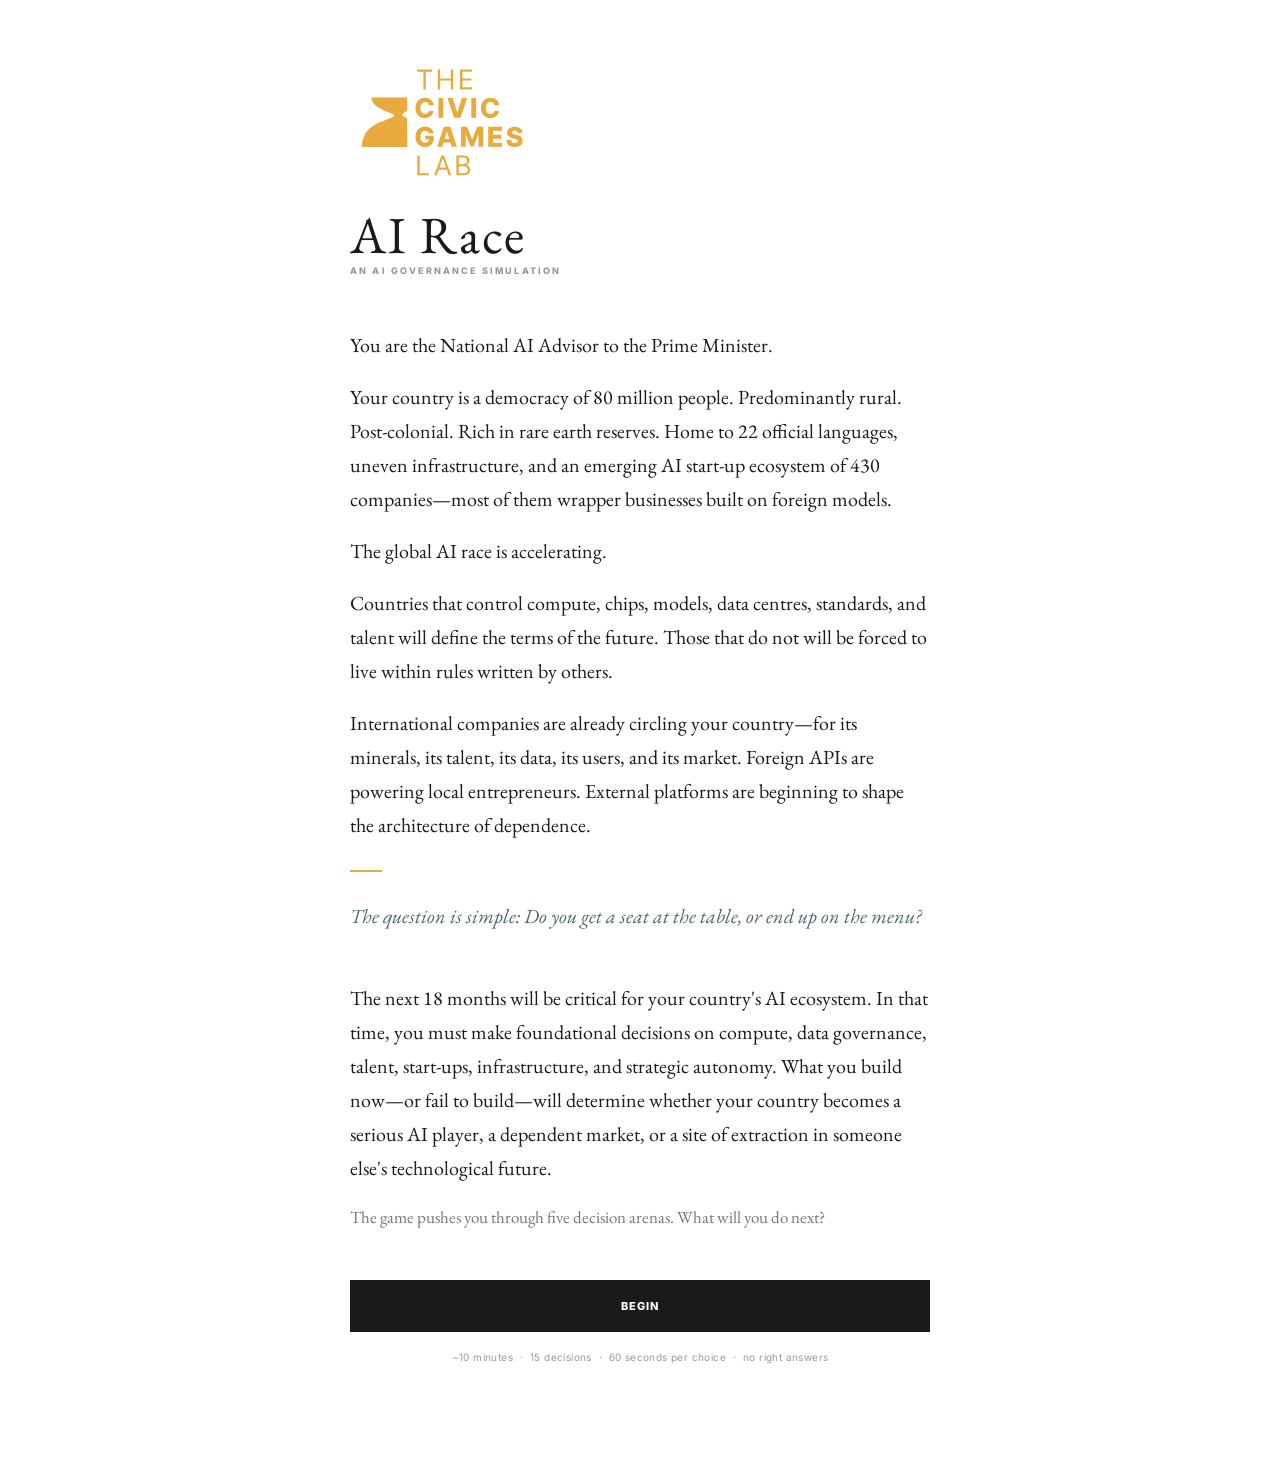
==== index.html @ 87c429e7 "Initial commit — AI Race game Co-Authored-By: Claude Sonnet 4.6 <noreply@anthropic.com>" ====
<!DOCTYPE html>
<html lang="en">
<head>
<meta charset="UTF-8">
<meta name="viewport" content="width=device-width, initial-scale=1.0">
<title>AI Race · The Civic Games Lab</title>
<link rel="preconnect" href="https://fonts.googleapis.com">
<link rel="preconnect" href="https://fonts.gstatic.com" crossorigin>
<link href="https://fonts.googleapis.com/css2?family=EB+Garamond:ital,wght@0,400;0,500;1,400&family=Inter:wght@300;400;500;600;800&display=swap" rel="stylesheet">
<link rel="stylesheet" href="css/styles.css">
</head>
<body>
<div id="app"></div>
<script src="js/app.js"></script>
</body>
</html>
---- css/styles.css ----
:root {
  --amber:      #E8AA3D;
  --teal:       #4D696D;
  --cream:      #EAE5D0;
  --rust:       #AF4F37;
  --ink:        #1A1A1A;
  --ink-mid:    #555;
  --ink-muted:  #777;
  --ink-faint:  #999;
  --bar-bg:     #c4c4c4;
  --border:     #d4d4d4;
  --white:      #ffffff;
}

*, *::before, *::after { box-sizing: border-box; margin: 0; padding: 0; }
html, body { min-height: 100%; background: var(--white); color: var(--ink); }
body { font-family: 'Inter', system-ui, -apple-system, sans-serif; -webkit-font-smoothing: antialiased; }

/* ── Layout ── */
.screen { min-height: 100vh; display: flex; flex-direction: column; align-items: center; padding: 64px 24px 96px; animation: fadeUp 0.3s ease; }
.inner  { width: 100%; max-width: 580px; }
@keyframes fadeUp { from { opacity: 0; transform: translateY(8px); } to { opacity: 1; transform: translateY(0); } }

/* ── Month tracker ── */
.month-tracker { display: flex; align-items: center; gap: 14px; padding: 14px 0; border-top: 1px solid var(--border); border-bottom: 1px solid var(--border); margin-bottom: 12px; }
.month-label   { font-size: 9px; font-weight: 800; letter-spacing: 0.2em; text-transform: uppercase; color: var(--ink-faint); white-space: nowrap; flex-shrink: 0; }
.bar-wrap      { flex: 1; height: 2px; background: var(--bar-bg); overflow: hidden; }
.bar-fill      { height: 100%; background: var(--ink); transition: width 0.5s ease; }
.bar-fill.amber  { background: var(--amber); }
.bar-fill.danger { background: var(--rust); }
.month-count   { font-size: 12px; font-weight: 500; color: var(--ink-muted); white-space: nowrap; flex-shrink: 0; font-variant-numeric: tabular-nums; }
.month-count.danger { color: var(--rust); }

/* ── Dimension bars ── */
.dim-bars      { padding: 12px 0 14px; border-bottom: 1px solid var(--border); margin-bottom: 32px; }
.dim-row       { display: flex; align-items: center; gap: 10px; margin-bottom: 7px; }
.dim-row:last-child { margin-bottom: 0; }
.dim-label     { font-size: 9px; font-weight: 800; letter-spacing: 0.14em; text-transform: uppercase; color: var(--ink-faint); width: 76px; flex-shrink: 0; }
.dim-bar-wrap  { flex: 1; height: 2px; background: var(--bar-bg); overflow: hidden; }
.dim-bar-fill  { height: 100%; background: var(--amber); transition: width 1s ease; }

/* ── Timer ── */
.timer-row     { display: flex; align-items: center; justify-content: space-between; margin-bottom: 8px; }
.timer-label   { font-size: 10px; color: var(--ink-faint); letter-spacing: 0.04em; }
.timer-secs    { font-size: 10px; font-weight: 800; color: var(--ink-faint); font-variant-numeric: tabular-nums; transition: color 0.3s; }
.timer-secs.urgent { color: var(--rust); }
.timer-bar-wrap { height: 2px; background: var(--bar-bg); margin-bottom: 32px; overflow: hidden; }
.timer-bar     { height: 100%; background: var(--amber); transition: width 1s linear; }
.timer-bar.urgent { background: var(--rust); }

/* ── Option cards ── */
.options       { display: flex; flex-direction: column; gap: 10px; margin-bottom: 28px; }
.option-card   { border: 1px solid var(--border); padding: 20px 22px; cursor: pointer; transition: border-color 0.12s, background 0.12s; }
.option-card:hover  { border-color: var(--amber); background: #FFFCF2; }
.option-card:active { background: #FFF6DB; }
.opt-letter    { font-size: 9px; font-weight: 800; letter-spacing: 0.22em; text-transform: uppercase; color: var(--amber); margin-bottom: 7px; }
.opt-title     { font-size: 15px; font-weight: 600; color: var(--ink); margin-bottom: 8px; line-height: 1.35; }
.opt-desc      { font-size: 13px; line-height: 1.6; color: var(--ink-mid); }

/* ── Progress dots ── */
.progress-dots { display: flex; gap: 5px; flex-wrap: wrap; margin-top: 24px; }
.dot           { width: 7px; height: 7px; border-radius: 50%; background: var(--border); transition: background 0.2s; }
.dot.current   { background: var(--amber); }
.dot.done-A    { background: var(--teal); }
.dot.done-B    { background: var(--ink-muted); }
.dot.done-C    { background: var(--ink-faint); }

/* ── Buttons ── */
.btn { display: inline-block; padding: 14px 28px; border: 1px solid var(--ink); background: var(--white); color: var(--ink); font-family: 'Inter', system-ui, sans-serif; font-size: 11px; font-weight: 800; letter-spacing: 0.1em; text-transform: uppercase; cursor: pointer; text-decoration: none; transition: background 0.14s, color 0.14s, border-color 0.14s; text-align: center; }
.btn:hover     { background: var(--amber); color: var(--ink); border-color: var(--amber); }
.btn-primary   { background: var(--ink); color: var(--white); }
.btn-primary:hover { background: var(--amber); color: var(--ink); border-color: var(--amber); }
.btn-full      { width: 100%; padding: 18px; display: block; }

/* ── Divider ── */
.divider       { width: 32px; height: 2px; background: var(--amber); margin: 28px 0; }

/* ── Text styles ── */
.situation-intro { font-family: 'EB Garamond', Garamond, Georgia, serif; font-size: 18px; font-style: italic; color: var(--teal); line-height: 1.65; margin-bottom: 20px; }
.situation       { font-family: 'EB Garamond', Garamond, Georgia, serif; font-size: 20px; line-height: 1.7; color: var(--ink); margin-bottom: 28px; }

/* ── Intro ── */
.game-title   { font-family: 'EB Garamond', Garamond, Georgia, serif; font-size: 52px; font-weight: 400; letter-spacing: 0.04em; color: var(--ink); line-height: 1; margin-top: 28px; margin-bottom: 4px; }
.game-sub     { font-size: 9px; font-weight: 800; letter-spacing: 0.24em; text-transform: uppercase; color: var(--ink-faint); margin-bottom: 52px; }
.intro-body   { font-family: 'EB Garamond', Garamond, Georgia, serif; font-size: 20px; line-height: 1.7; color: var(--ink); margin-bottom: 18px; }
.intro-italic { font-family: 'EB Garamond', Garamond, Georgia, serif; font-size: 20px; font-style: italic; color: var(--teal); line-height: 1.65; margin-bottom: 48px; }
.intro-note   { font-size: 10px; color: var(--ink-faint); margin-top: 16px; text-align: center; line-height: 1.8; letter-spacing: 0.04em; }

/* ── Labels ── */
.label-amber  { font-size: 9px; font-weight: 800; letter-spacing: 0.22em; text-transform: uppercase; color: var(--amber); }
.label-teal   { font-size: 9px; font-weight: 800; letter-spacing: 0.2em; text-transform: uppercase; color: var(--teal); }
.label-muted  { font-size: 9px; font-weight: 800; letter-spacing: 0.16em; text-transform: uppercase; color: var(--ink-faint); }
.dec-counter  { font-size: 9px; font-weight: 500; letter-spacing: 0.18em; text-transform: uppercase; color: var(--border); margin-bottom: 4px; }

/* ── Consequence ── */
.choice-badge      { font-size: 9px; font-weight: 800; letter-spacing: 0.2em; text-transform: uppercase; color: var(--amber); margin-bottom: 6px; }
.choice-title      { font-size: 20px; font-weight: 600; color: var(--ink); margin-bottom: 26px; line-height: 1.3; }
.consequence-text  { font-family: 'EB Garamond', Garamond, Georgia, serif; font-size: 21px; line-height: 1.75; color: var(--ink); margin-bottom: 20px; }
.score-delta       { font-size: 11px; color: var(--ink-faint); margin-bottom: 18px; line-height: 1.9; }
.months-note       { font-size: 12px; color: var(--ink-faint); font-style: italic; margin-bottom: 32px; line-height: 1.5; }
.months-note .danger { color: var(--rust); font-style: normal; font-weight: 600; }
.random-notice     { font-size: 10px; color: var(--rust); letter-spacing: 0.1em; margin-bottom: 12px; font-weight: 800; }

/* ── Event (what-if) card ── */
.event-wrap    { border-top: 3px solid var(--amber); padding-top: 32px; }
.event-from    { font-size: 9px; font-weight: 800; letter-spacing: 0.26em; text-transform: uppercase; color: var(--amber); margin-bottom: 16px; }
.event-headline { font-family: 'EB Garamond', Garamond, Georgia, serif; font-size: 34px; font-weight: 500; line-height: 1.2; color: var(--ink); margin-bottom: 24px; }
.event-body    { font-family: 'EB Garamond', Garamond, Georgia, serif; font-size: 20px; line-height: 1.75; color: var(--ink-mid); margin-bottom: 24px; }
.event-subtext { font-family: 'EB Garamond', Garamond, Georgia, serif; font-size: 17px; font-style: italic; color: var(--teal); margin-bottom: 28px; }
.event-impact  { font-size: 10px; font-weight: 800; letter-spacing: 0.1em; color: var(--rust); padding: 12px 0; border-top: 1px solid var(--border); border-bottom: 1px solid var(--border); margin-bottom: 36px; }

/* ── Summit ── */
.summit-eyebrow { font-size: 9px; font-weight: 800; letter-spacing: 0.24em; text-transform: uppercase; color: var(--amber); margin-bottom: 8px; }
.summit-stat    { font-size: 11px; color: var(--ink-faint); font-style: italic; margin-bottom: 36px; }
.summit-title   { font-family: 'EB Garamond', Garamond, Georgia, serif; font-size: 36px; line-height: 1.25; color: var(--ink); margin-bottom: 28px; }
.summit-body    { font-family: 'EB Garamond', Garamond, Georgia, serif; font-size: 20px; line-height: 1.75; color: var(--ink-mid); margin-bottom: 22px; }
.score-bar-section { margin-top: 32px; padding-top: 24px; border-top: 1px solid var(--border); }
.score-bar-row  { margin-bottom: 12px; }
.score-bar-header { display: flex; justify-content: space-between; margin-bottom: 5px; }
.score-bar-label { font-size: 9px; font-weight: 800; letter-spacing: 0.16em; text-transform: uppercase; color: var(--ink-muted); }
.score-bar-pct  { font-size: 9px; color: var(--ink-faint); font-variant-numeric: tabular-nums; }

/* ── Political ── */
.political-name { font-family: 'EB Garamond', Garamond, Georgia, serif; font-size: 36px; color: var(--ink); margin-bottom: 8px; line-height: 1.2; }
.political-sub  { font-family: 'EB Garamond', Garamond, Georgia, serif; font-size: 20px; font-style: italic; color: var(--teal); margin-bottom: 28px; }
.political-body { font-family: 'EB Garamond', Garamond, Georgia, serif; font-size: 19px; line-height: 1.72; color: var(--ink-mid); margin-bottom: 32px; }
.choice-counts  { display: flex; gap: 28px; margin-bottom: 44px; font-size: 12px; color: var(--ink-faint); }
.choice-counts span { font-weight: 800; }
.count-A span   { color: var(--teal); }
.count-B span   { color: var(--ink-muted); }
.count-C span   { color: var(--ink-faint); }

/* ── Share ── */
.share-text-box { font-family: 'Inter', system-ui, sans-serif; font-size: 13px; line-height: 1.65; color: var(--ink-mid); background: #FAFAF8; border: 1px solid var(--border); padding: 24px; margin-bottom: 22px; white-space: pre-wrap; word-wrap: break-word; }
.share-actions  { display: flex; gap: 10px; flex-wrap: wrap; margin-bottom: 48px; }

/* ── Footer credits ── */
.footer-credits { padding-top: 32px; border-top: 1px solid var(--border); }
.giz-note       { font-family: 'EB Garamond', Garamond, Georgia, serif; font-size: 16px; font-style: italic; color: var(--ink-mid); line-height: 1.65; margin-bottom: 16px; }
.copyright-line { font-size: 10px; letter-spacing: 0.08em; color: var(--ink-faint); line-height: 1.9; }
.copyright-line a { color: var(--teal); text-decoration: none; }
.copyright-line a:hover { color: var(--amber); }

/* ── Logo SVG ── */
.logo-wrap { display: block; margin-bottom: 0; }
.logo-wrap svg { display: block; }
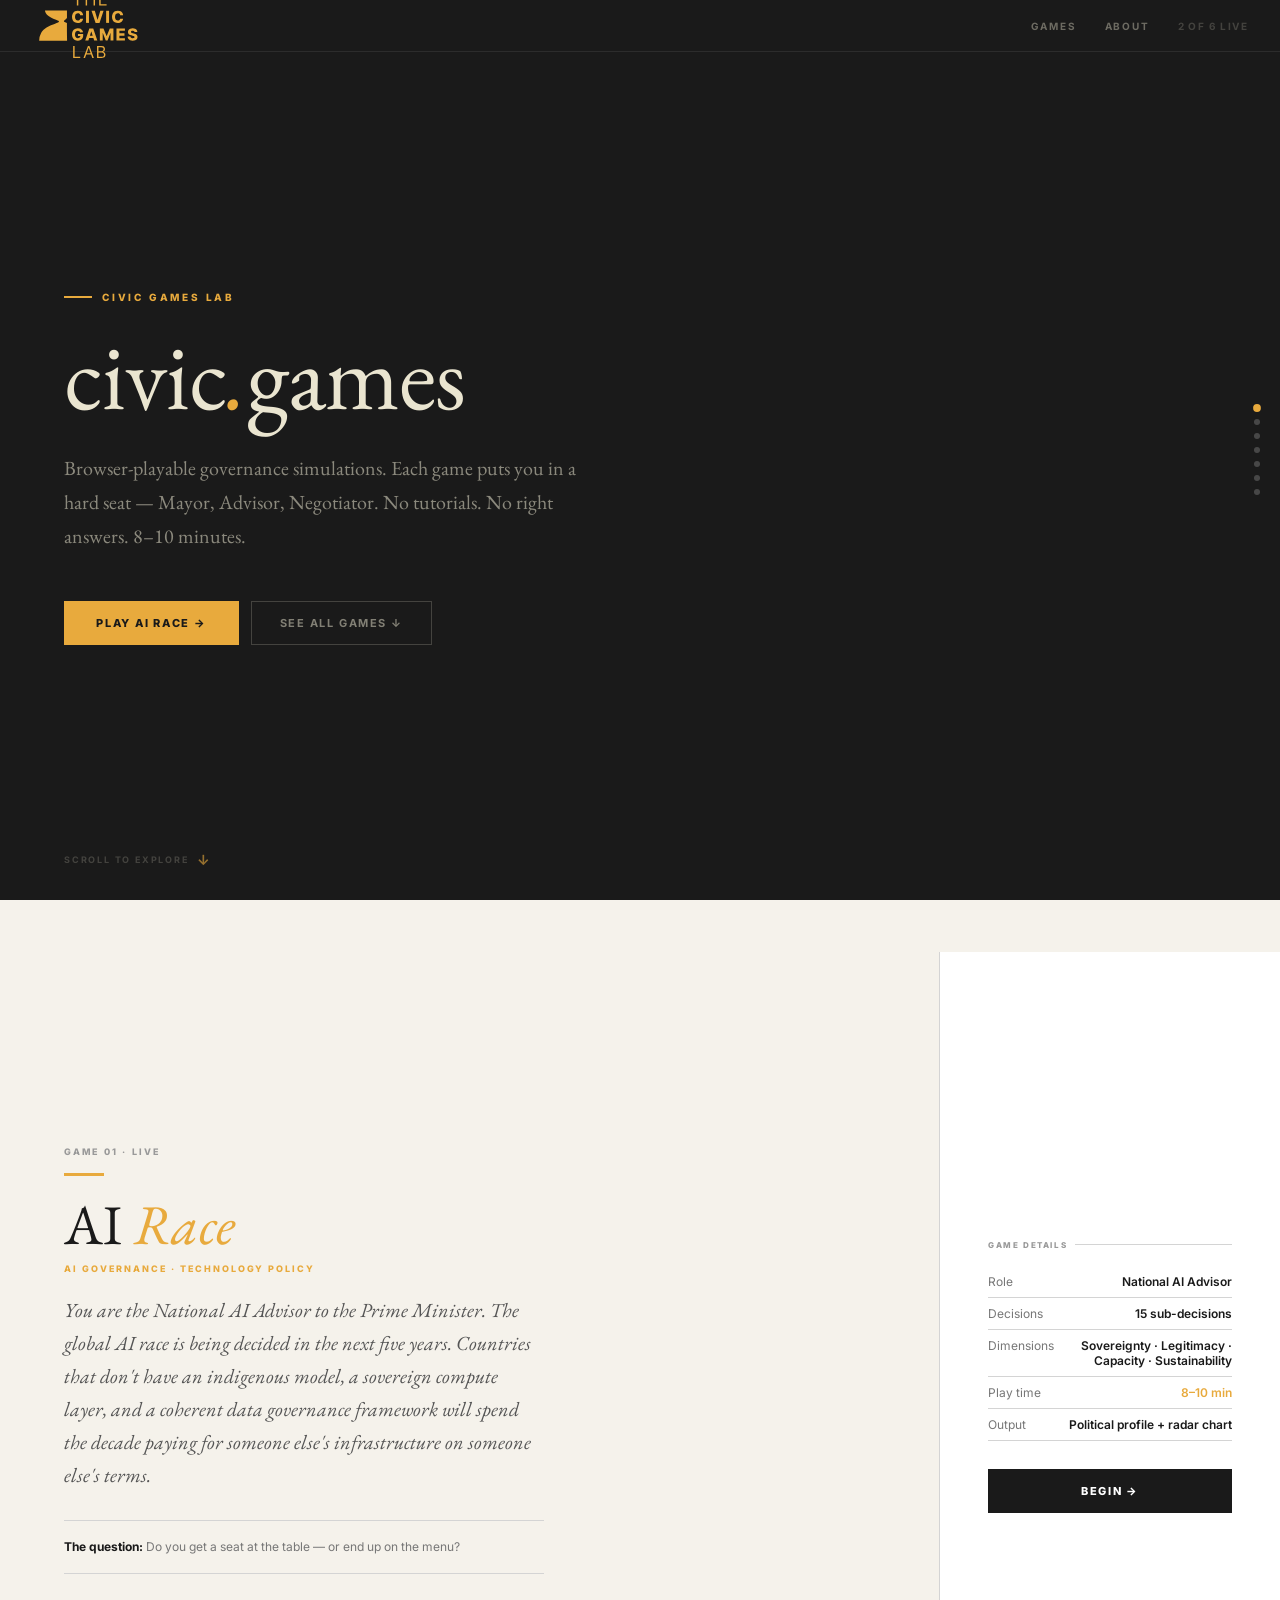
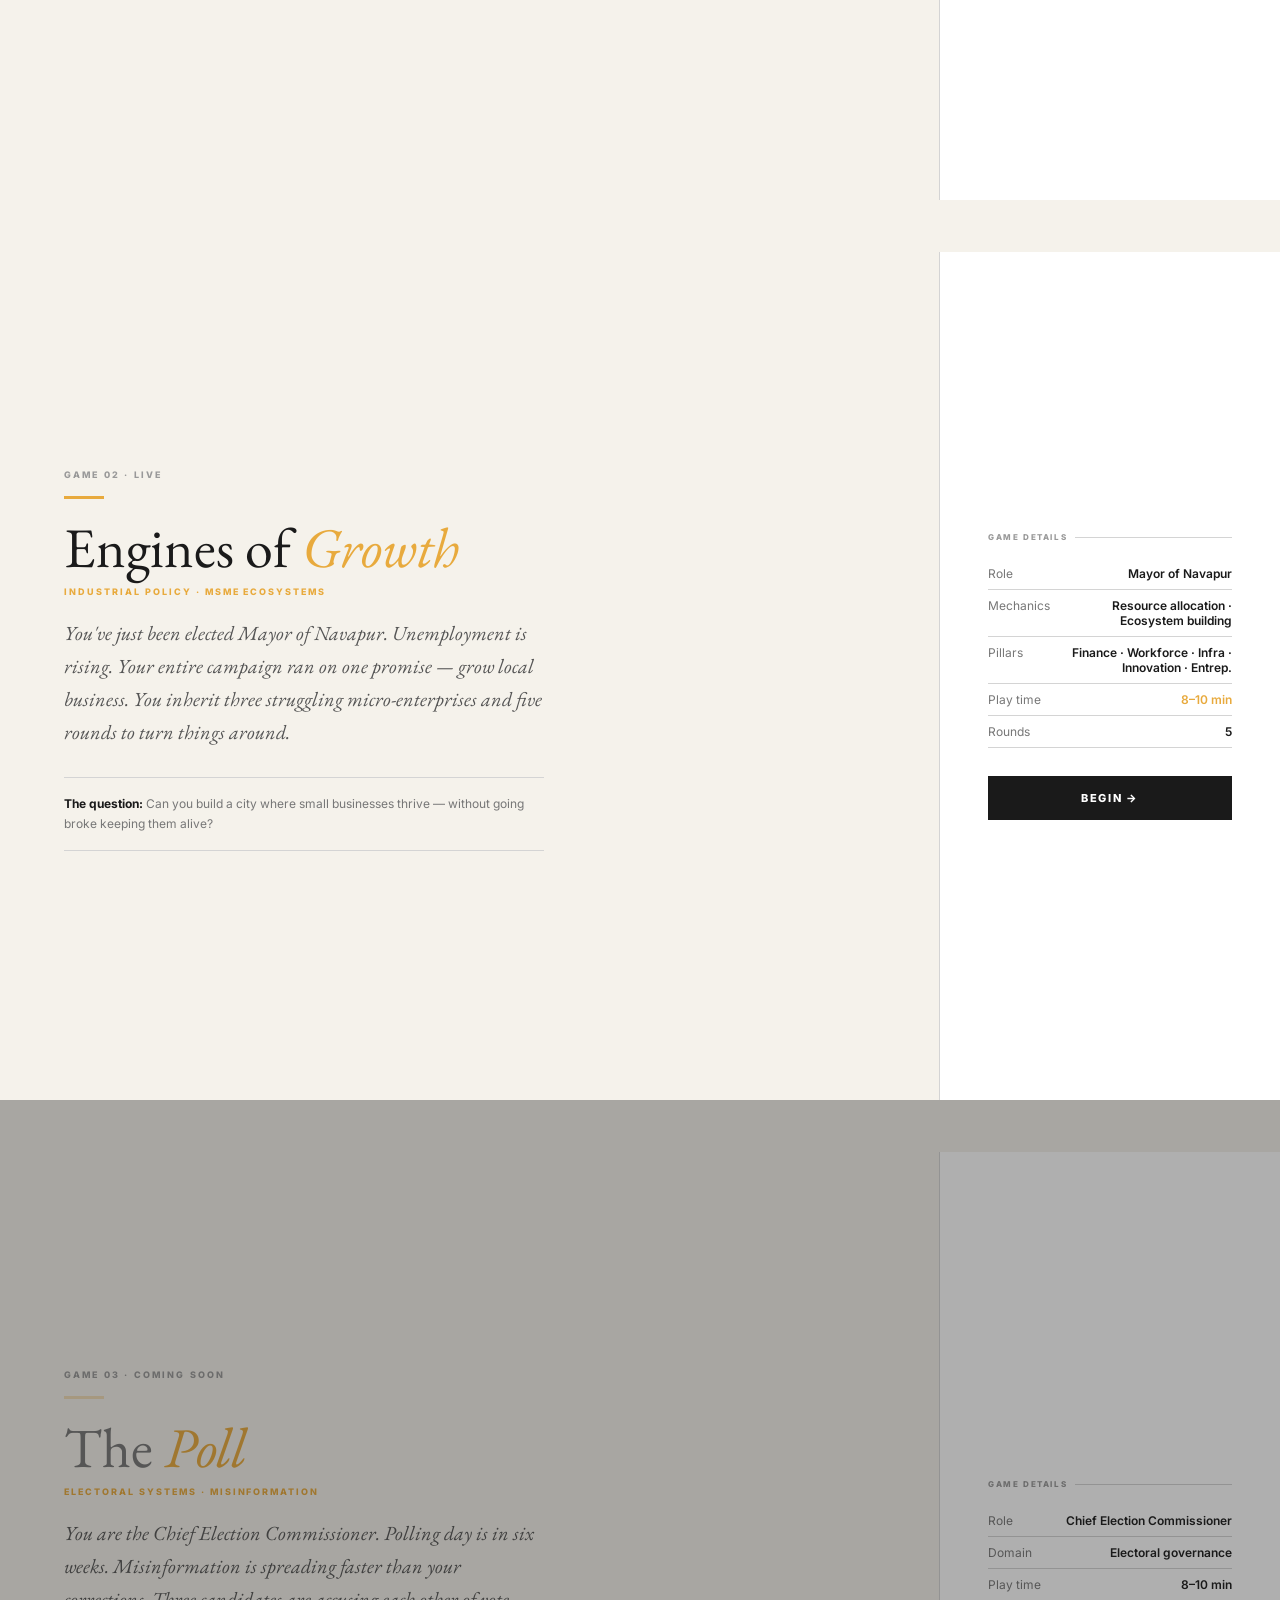
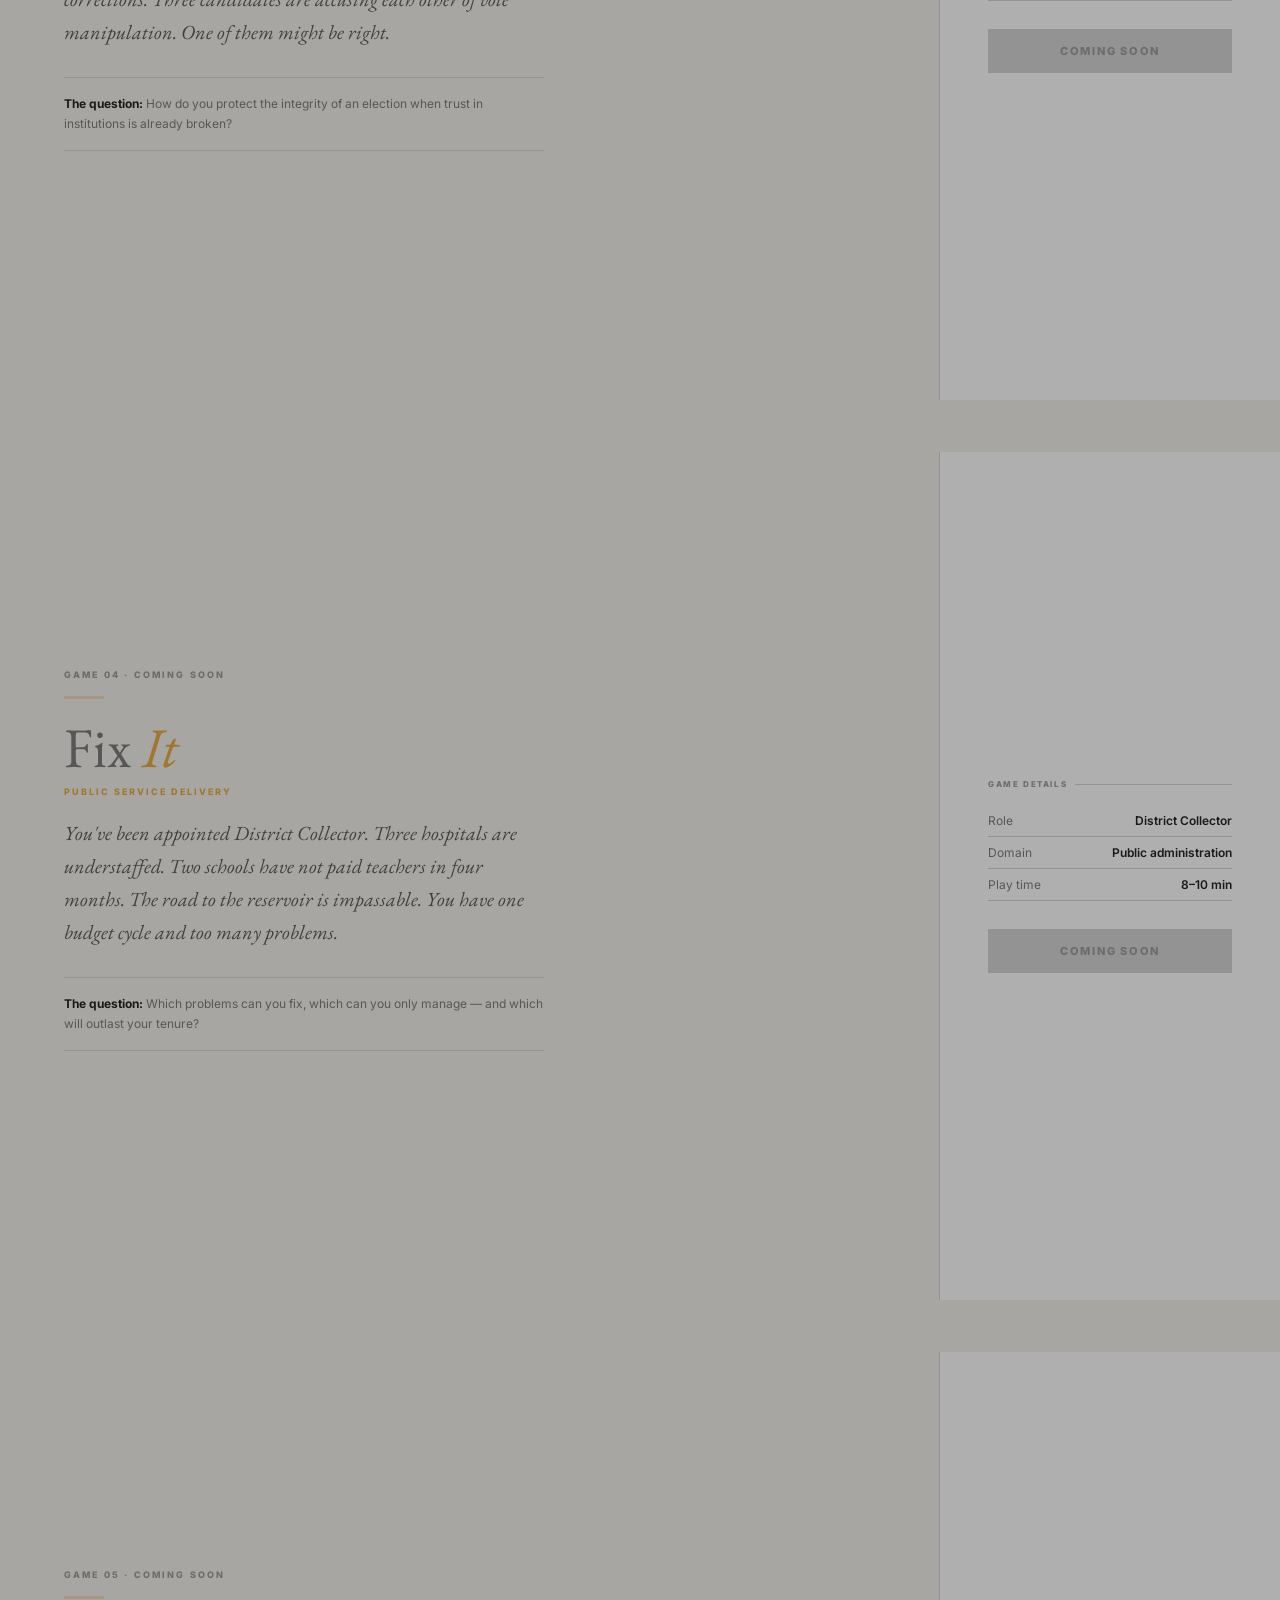
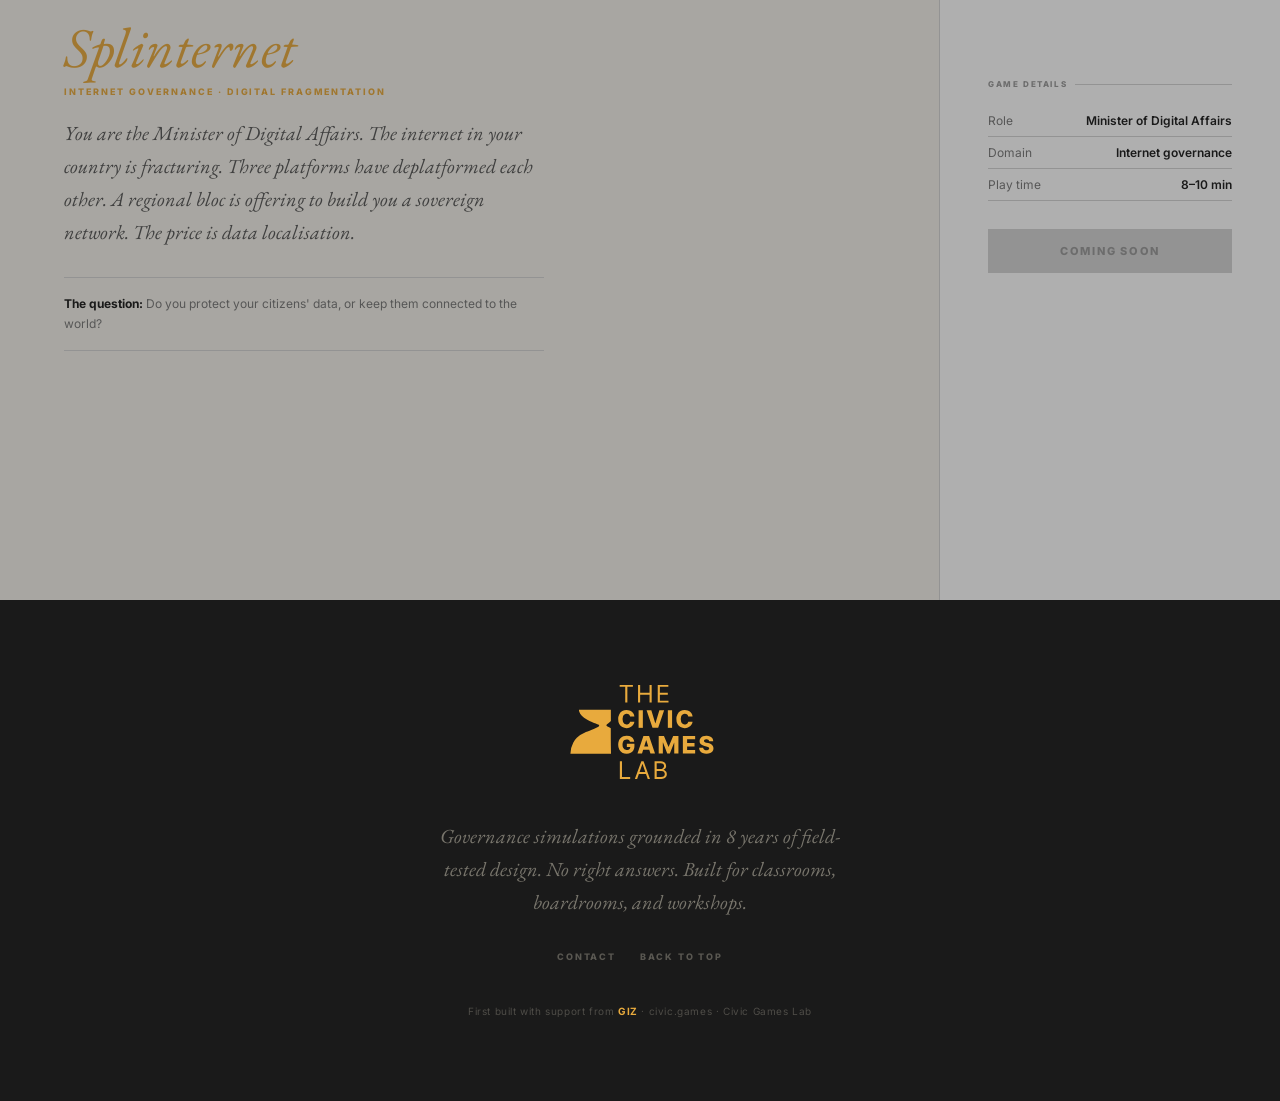
==== commit b97bd236: "Restructure into multi-game repo with landing page - Rename AI Race/ → ai-race/, Engines of Growth/ " ====
--- a/index.html
+++ b/index.html
@@ -1,16 +1,539 @@
 <!DOCTYPE html>
 <html lang="en">
 <head>
-<meta charset="UTF-8">
-<meta name="viewport" content="width=device-width, initial-scale=1.0">
-<title>AI Race · The Civic Games Lab</title>
-<link rel="preconnect" href="https://fonts.googleapis.com">
-<link rel="preconnect" href="https://fonts.gstatic.com" crossorigin>
-<link href="https://fonts.googleapis.com/css2?family=EB+Garamond:ital,wght@0,400;0,500;1,400&family=Inter:wght@300;400;500;600;800&display=swap" rel="stylesheet">
-<link rel="stylesheet" href="css/styles.css">
+  <meta charset="UTF-8">
+  <meta name="viewport" content="width=device-width, initial-scale=1.0">
+  <title>civic.games — Civic Games Lab</title>
+  <meta name="description" content="Browser-playable governance simulations. Each game is a hard decision. No right answers.">
+  <link rel="preconnect" href="https://fonts.googleapis.com">
+  <link rel="preconnect" href="https://fonts.gstatic.com" crossorigin>
+  <link href="https://fonts.googleapis.com/css2?family=EB+Garamond:ital,wght@0,400;0,500;0,600;1,400;1,500;1,600&family=Inter:wght@300;400;500;600;700;800&display=swap" rel="stylesheet">
+  <style>
+/* ── Reset & tokens ─────────────────────────────────────── */
+:root {
+  --amber:     #E8AA3D;
+  --teal:      #4D696D;
+  --cream:     #EAE5D0;
+  --rust:      #AF4F37;
+  --ink:       #1A1A1A;
+  --ink-mid:   #555;
+  --ink-muted: #777;
+  --ink-faint: #999;
+  --border:    #d4d4d4;
+  --white:     #ffffff;
+  --bg:        #F5F2EB;
+}
+*, *::before, *::after { box-sizing: border-box; margin: 0; padding: 0; }
+html { scroll-snap-type: y mandatory; overflow-y: scroll; scroll-behavior: smooth; }
+body { font-family: 'Inter', system-ui, sans-serif; -webkit-font-smoothing: antialiased; background: var(--ink); }
+
+/* ── NAV ─────────────────────────────────────────────────── */
+nav {
+  position: fixed; top: 0; left: 0; right: 0; z-index: 100;
+  background: var(--ink);
+  border-bottom: 1px solid rgba(255,255,255,.08);
+  padding: 0 32px;
+  height: 52px;
+  display: flex; align-items: center; justify-content: space-between;
+}
+.nav-logo { display: flex; align-items: center; }
+.nav-logo svg { display: block; }
+.nav-right {
+  display: flex; align-items: center; gap: 28px;
+}
+.nav-link {
+  font-size: 10px; font-weight: 700; letter-spacing: .18em;
+  text-transform: uppercase; color: rgba(234,229,208,.4);
+  text-decoration: none; transition: color .15s;
+}
+.nav-link:hover { color: var(--amber); }
+.nav-game-count {
+  font-size: 10px; font-weight: 700; letter-spacing: .14em;
+  text-transform: uppercase; color: rgba(234,229,208,.2);
+}
+
+/* ── SCROLL SECTIONS ──────────────────────────────────────── */
+section {
+  scroll-snap-align: start;
+  min-height: 100vh;
+  display: flex;
+  align-items: stretch;
+  position: relative;
+}
+
+/* ── HERO (first section) ─────────────────────────────────── */
+.hero-section {
+  background: var(--ink);
+  flex-direction: column;
+  justify-content: center;
+  padding: 52px 0 0; /* account for nav */
+}
+.hero-inner {
+  flex: 1;
+  display: flex;
+  flex-direction: column;
+  justify-content: center;
+  align-items: flex-start;
+  padding: 64px 64px 80px;
+  max-width: 960px;
+}
+.hero-eyebrow {
+  font-size: 10px; font-weight: 800; letter-spacing: .28em;
+  text-transform: uppercase; color: var(--amber); margin-bottom: 24px;
+  display: flex; align-items: center; gap: 10px;
+}
+.hero-eyebrow::before {
+  content: ''; width: 28px; height: 2px; background: var(--amber);
+}
+.hero-title {
+  font-family: 'EB Garamond', serif;
+  font-size: clamp(52px, 8vw, 96px);
+  font-weight: 400; line-height: 1.0;
+  color: var(--cream); letter-spacing: -.01em;
+  margin-bottom: 28px;
+}
+.hero-title em { color: var(--amber); font-style: italic; }
+.hero-body {
+  font-family: 'EB Garamond', serif;
+  font-size: clamp(16px, 2vw, 20px); line-height: 1.7;
+  color: rgba(234,229,208,.55);
+  max-width: 520px; margin-bottom: 48px;
+}
+.hero-cta {
+  display: flex; gap: 12px; flex-wrap: wrap; align-items: center;
+}
+.btn-hero {
+  background: var(--amber); color: var(--ink);
+  border: none; padding: 15px 32px;
+  font-family: 'Inter', sans-serif; font-size: 11px; font-weight: 800;
+  letter-spacing: .16em; text-transform: uppercase; cursor: pointer;
+  text-decoration: none; display: inline-block;
+  transition: background .14s;
+}
+.btn-hero:hover { background: #F0BA50; }
+.btn-ghost {
+  background: transparent; color: rgba(234,229,208,.5);
+  border: 1px solid rgba(234,229,208,.2);
+  padding: 14px 28px;
+  font-family: 'Inter', sans-serif; font-size: 11px; font-weight: 700;
+  letter-spacing: .14em; text-transform: uppercase; cursor: pointer;
+  text-decoration: none; display: inline-block;
+  transition: color .14s, border-color .14s;
+}
+.btn-ghost:hover { color: var(--cream); border-color: rgba(234,229,208,.5); }
+.hero-scroll-hint {
+  position: absolute; bottom: 32px; left: 64px;
+  font-size: 9px; font-weight: 700; letter-spacing: .2em;
+  text-transform: uppercase; color: rgba(234,229,208,.2);
+  display: flex; align-items: center; gap: 8px;
+}
+.hero-scroll-hint::after {
+  content: '↓'; font-size: 14px; color: var(--amber); opacity: .6;
+  animation: bounce .9s ease infinite alternate;
+}
+@keyframes bounce { to { transform: translateY(4px); } }
+
+/* ── GAME SECTIONS ────────────────────────────────────────── */
+.game-section {
+  background: var(--bg);
+  padding-top: 52px; /* nav offset */
+}
+
+/* Desktop: two columns */
+@media (min-width: 900px) {
+  .game-section { flex-direction: row; }
+  .game-left {
+    flex: 1;
+    display: flex; flex-direction: column; justify-content: center;
+    padding: 80px 64px;
+    border-right: 1px solid var(--border);
+  }
+  .game-right {
+    width: 340px; flex-shrink: 0;
+    display: flex; flex-direction: column; justify-content: center;
+    padding: 80px 48px;
+    background: var(--white);
+  }
+}
+/* Mobile: stacked */
+@media (max-width: 899px) {
+  .game-section { flex-direction: column; }
+  .game-left  { padding: 48px 24px 32px; }
+  .game-right { padding: 32px 24px 48px; background: var(--white); border-top: 1px solid var(--border); }
+}
+
+.game-num {
+  font-size: 9px; font-weight: 800; letter-spacing: .24em;
+  text-transform: uppercase; color: var(--ink-faint);
+  margin-bottom: 16px;
+}
+.game-title {
+  font-family: 'EB Garamond', serif;
+  font-size: clamp(36px, 5vw, 56px);
+  font-weight: 400; line-height: 1.05;
+  color: var(--ink); margin-bottom: 8px;
+}
+.game-title em { font-style: italic; color: var(--amber); }
+.game-domain {
+  font-size: 9px; font-weight: 800; letter-spacing: .22em;
+  text-transform: uppercase; color: var(--amber); margin-bottom: 20px;
+}
+.game-hook {
+  font-family: 'EB Garamond', serif; font-style: italic;
+  font-size: clamp(16px, 1.8vw, 20px); line-height: 1.65;
+  color: var(--ink-mid); margin-bottom: 28px; max-width: 480px;
+}
+.game-stakes {
+  font-size: 12px; line-height: 1.7; color: var(--ink-muted);
+  padding: 16px 0; border-top: 1px solid var(--border);
+  border-bottom: 1px solid var(--border); margin-bottom: 32px;
+  max-width: 480px;
+}
+.game-stakes strong { color: var(--ink); font-weight: 700; }
+
+/* right panel */
+.game-meta-label {
+  font-size: 8px; font-weight: 800; letter-spacing: .2em;
+  text-transform: uppercase; color: var(--ink-faint);
+  margin-bottom: 16px;
+  display: flex; align-items: center; gap: 8px;
+}
+.game-meta-label::after { content: ''; flex: 1; height: 1px; background: var(--border); }
+
+.game-meta-row {
+  display: flex; justify-content: space-between;
+  padding: 8px 0; border-bottom: 1px solid var(--border);
+  font-size: 12px;
+}
+.game-meta-row:last-of-type { border-bottom: none; }
+.gm-key   { color: var(--ink-muted); }
+.gm-val   { color: var(--ink); font-weight: 600; text-align: right; }
+.gm-val.amber { color: var(--amber); }
+
+.game-cta { margin-top: 28px; }
+.btn-begin {
+  width: 100%; background: var(--ink); color: var(--white);
+  border: none; padding: 15px; font-family: 'Inter', sans-serif;
+  font-size: 11px; font-weight: 800; letter-spacing: .16em;
+  text-transform: uppercase; cursor: pointer; text-decoration: none;
+  display: block; text-align: center; transition: background .14s;
+}
+.btn-begin:hover { background: var(--amber); color: var(--ink); }
+
+/* Coming soon variant */
+.game-section.coming-soon { opacity: .65; }
+.game-section.coming-soon .game-title { color: var(--ink-muted); }
+.btn-coming-soon {
+  width: 100%; background: var(--border); color: var(--ink-faint);
+  border: none; padding: 15px; font-family: 'Inter', sans-serif;
+  font-size: 11px; font-weight: 800; letter-spacing: .16em;
+  text-transform: uppercase; cursor: not-allowed; display: block; text-align: center;
+}
+
+/* ── FOOTER SECTION ───────────────────────────────────────── */
+.footer-section {
+  background: var(--ink);
+  scroll-snap-align: start;
+  flex-direction: column;
+  justify-content: center;
+  align-items: center;
+  padding: 80px 32px;
+  text-align: center;
+  min-height: 50vh;
+}
+.footer-logo { margin-bottom: 32px; }
+.footer-tagline {
+  font-family: 'EB Garamond', serif; font-style: italic;
+  font-size: 20px; color: rgba(234,229,208,.45);
+  max-width: 440px; line-height: 1.65; margin-bottom: 32px;
+}
+.footer-links { display: flex; gap: 24px; justify-content: center; flex-wrap: wrap; margin-bottom: 40px; }
+.footer-link {
+  font-size: 9px; font-weight: 800; letter-spacing: .2em;
+  text-transform: uppercase; color: rgba(234,229,208,.3);
+  text-decoration: none; transition: color .14s;
+}
+.footer-link:hover { color: var(--amber); }
+.footer-giz {
+  font-size: 10px; color: rgba(234,229,208,.25);
+  letter-spacing: .06em; line-height: 1.9;
+}
+.footer-giz strong { color: var(--amber); }
+
+/* ── SCROLL INDICATOR DOTS ────────────────────────────────── */
+.scroll-dots {
+  position: fixed; right: 20px; top: 50%; transform: translateY(-50%);
+  display: flex; flex-direction: column; gap: 8px; z-index: 50;
+}
+.sdot {
+  width: 6px; height: 6px; border-radius: 50%;
+  background: rgba(255,255,255,.2); cursor: pointer;
+  transition: background .2s, transform .2s;
+}
+.sdot.active { background: var(--amber); transform: scale(1.3); }
+@media (max-width: 899px) { .scroll-dots { display: none; } }
+
+/* ── DIVIDER AMBER ────────────────────────────────────────── */
+.amber-bar { height: 3px; background: var(--amber); width: 40px; margin-bottom: 20px; }
+  </style>
 </head>
 <body>
-<div id="app"></div>
-<script src="js/app.js"></script>
+
+<!-- ── NAV ─────────────────────────────────────────────────── -->
+<nav>
+  <div class="nav-logo">
+    <svg viewBox="265 205 285 185" width="110" height="auto" xmlns="http://www.w3.org/2000/svg">
+      <defs><style>.cls-1{fill:#e8aa3d;}</style></defs>
+      <path class="cls-1" d="M348.68,284c-.83,1-1.07,1.47-1,2,.12.88,1.06,1.44,1.88,1.9a62,62,0,0,0,5.91,2.87q0,8.82,0,17.79.09,14.06.41,27.75l-72.34,0a42.14,42.14,0,0,1,5-19.68,36.22,36.22,0,0,1,6.39-8.78,58,58,0,0,1,16.3-10.32c3.59-1.21,8.77-3.08,14.9-5.76,8-3.49,8.71-4.46,8.72-5.27.05-2.94-8.91-3.33-22-11-7.43-4.35-12.09-8.58-13.67-14.43a18.64,18.64,0,0,1-.55-3l56.95.11.07,19.67a25.27,25.27,0,0,1-2.92,2.7A23.52,23.52,0,0,0,348.68,284Z"/>
+      <path class="cls-1" d="M371.32,217.21v-3.37h23.52v3.37H385v28h-3.8v-28Z"/>
+      <path class="cls-1" d="M404,245.2V213.84h3.79v14h16.72v-14h3.8V245.2h-3.8v-14H407.75v14Z"/>
+      <path class="cls-1" d="M439.1,245.2V213.84H458v3.37H442.9V227.8h14.15v3.37H442.9v10.66h15.37v3.37Z"/>
+      <path class="cls-1" d="M397.46,270.23h-7.65a7,7,0,0,0-.63-2.13,5.17,5.17,0,0,0-1.26-1.62,5.44,5.44,0,0,0-1.84-1,7.29,7.29,0,0,0-2.35-.36,6.8,6.8,0,0,0-3.93,1.12,7,7,0,0,0-2.53,3.23,15.46,15.46,0,0,0,0,10.34,6.51,6.51,0,0,0,6.39,4.24,7.82,7.82,0,0,0,2.29-.32,5.53,5.53,0,0,0,1.82-.95,5,5,0,0,0,1.3-1.51,6.19,6.19,0,0,0,.72-2l7.65.05a11.64,11.64,0,0,1-1.2,4.1,13,13,0,0,1-2.75,3.68,12.76,12.76,0,0,1-4.25,2.64,16.78,16.78,0,0,1-13.35-.89,13.43,13.43,0,0,1-5.31-5.48,18.29,18.29,0,0,1-1.94-8.76,18,18,0,0,1,2-8.77,13.38,13.38,0,0,1,5.34-5.46,15.26,15.26,0,0,1,7.55-1.87,16.83,16.83,0,0,1,5.27.79,12.9,12.9,0,0,1,4.25,2.29,11.89,11.89,0,0,1,3,3.7A13.55,13.55,0,0,1,397.46,270.23Z"/>
+      <path class="cls-1" d="M412.59,258.87v31.35H405V258.87Z"/>
+      <path class="cls-1" d="M427.69,258.87l7,23H435l7-23h8.48l-10.58,31.35H429.79l-10.58-31.35Z"/>
+      <path class="cls-1" d="M464.66,258.87v31.35h-7.58V258.87Z"/>
+      <path class="cls-1" d="M501.1,270.23h-7.65a6.46,6.46,0,0,0-.63-2.13,5.14,5.14,0,0,0-1.25-1.62,5.58,5.58,0,0,0-1.85-1,7.29,7.29,0,0,0-2.35-.36,6.8,6.8,0,0,0-3.93,1.12,7,7,0,0,0-2.52,3.23,15.38,15.38,0,0,0,0,10.34,6.83,6.83,0,0,0,2.53,3.17,6.9,6.9,0,0,0,3.86,1.07,7.77,7.77,0,0,0,2.29-.32,5.69,5.69,0,0,0,1.83-.95,5.13,5.13,0,0,0,1.3-1.51,6.18,6.18,0,0,0,.71-2l7.65.05a11.64,11.64,0,0,1-1.2,4.1,13,13,0,0,1-2.75,3.68,12.76,12.76,0,0,1-4.25,2.64,16.78,16.78,0,0,1-13.35-.89,13.34,13.34,0,0,1-5.3-5.48,18.17,18.17,0,0,1-1.95-8.76,18,18,0,0,1,2-8.77,13.51,13.51,0,0,1,5.34-5.46,15.29,15.29,0,0,1,7.55-1.87,16.78,16.78,0,0,1,5.27.79,13,13,0,0,1,4.26,2.29,11.86,11.86,0,0,1,3,3.7A13.36,13.36,0,0,1,501.1,270.23Z"/>
+      <path class="cls-1" d="M389.58,314.81a5.68,5.68,0,0,0-.77-1.71,5,5,0,0,0-1.24-1.26,5.42,5.42,0,0,0-1.68-.79,7.66,7.66,0,0,0-2.09-.27,7,7,0,0,0-3.94,1.1,7.08,7.08,0,0,0-2.56,3.21,12.8,12.8,0,0,0-.91,5.11,13.37,13.37,0,0,0,.88,5.14,6.59,6.59,0,0,0,6.53,4.37,8.14,8.14,0,0,0,3.53-.69,4.84,4.84,0,0,0,2.2-1.93,5.69,5.69,0,0,0,.75-3l1.41.17h-7.63v-5.53h13.53v4.15a13.85,13.85,0,0,1-1.79,7.21,11.9,11.9,0,0,1-4.9,4.61,15.29,15.29,0,0,1-7.16,1.61,15.63,15.63,0,0,1-7.88-1.94,13.51,13.51,0,0,1-5.3-5.55,18.13,18.13,0,0,1-1.9-8.57,18.92,18.92,0,0,1,1.15-6.85,14.31,14.31,0,0,1,3.21-5.08,13.6,13.6,0,0,1,4.77-3.15,15.77,15.77,0,0,1,5.86-1.08,16.34,16.34,0,0,1,5.08.78,13.92,13.92,0,0,1,4.16,2.21,11.89,11.89,0,0,1,2.95,3.38,11.35,11.35,0,0,1,1.41,4.31Z"/>
+      <path class="cls-1" d="M411.09,335.92H403l10.58-31.36h10.09l10.58,31.36h-8.15l-7.36-23.46h-.25ZM410,323.58h17v5.76H410Z"/>
+      <path class="cls-1" d="M440.82,304.56h9.38l8,19.42h.37l8-19.42h9.39v31.36H468.5V316.66h-.26l-7.53,19.06H456l-7.53-19.17h-.26v19.37h-7.38Z"/>
+      <path class="cls-1" d="M483.86,335.92V304.56h21.87v6.16H491.44v6.43h13.17v6.17H491.44v6.45h14.29v6.15Z"/>
+      <path class="cls-1" d="M530.66,314a3.56,3.56,0,0,0-1.36-2.63,5.42,5.42,0,0,0-3.42-.94,6.71,6.71,0,0,0-2.45.38,3.17,3.17,0,0,0-1.47,1.05,2.61,2.61,0,0,0-.5,1.52,2.13,2.13,0,0,0,.28,1.24,2.83,2.83,0,0,0,.92.94,6.41,6.41,0,0,0,1.46.72,15.64,15.64,0,0,0,1.93.53l2.69.61a19.34,19.34,0,0,1,4.12,1.35,11.24,11.24,0,0,1,3,2,7.79,7.79,0,0,1,1.84,2.68,9.15,9.15,0,0,1,.65,3.4,8.85,8.85,0,0,1-1.51,5.1,9.29,9.29,0,0,1-4.26,3.26,17.85,17.85,0,0,1-6.7,1.13,18.21,18.21,0,0,1-6.86-1.18,9.72,9.72,0,0,1-4.55-3.58,10.81,10.81,0,0,1-1.66-6.08h7.25a4.7,4.7,0,0,0,.82,2.53,4.44,4.44,0,0,0,2,1.53,7.78,7.78,0,0,0,2.93.52,7.21,7.21,0,0,0,2.61-.42,3.73,3.73,0,0,0,1.66-1.14,2.72,2.72,0,0,0,.6-1.69,2.38,2.38,0,0,0-.55-1.52,4.24,4.24,0,0,0-1.65-1.1,17.24,17.24,0,0,0-2.83-.87l-3.27-.76a14.4,14.4,0,0,1-6.42-3,7.16,7.16,0,0,1-2.32-5.66,8.43,8.43,0,0,1,1.56-5.1,10.36,10.36,0,0,1,4.36-3.41,15.62,15.62,0,0,1,6.36-1.23,14.93,14.93,0,0,1,6.33,1.24,9.77,9.77,0,0,1,4.17,3.45,9.21,9.21,0,0,1,1.52,5.15Z"/>
+      <path class="cls-1" d="M371.62,381.19V349.83h3.8v28H390v3.37Z"/>
+      <path class="cls-1" d="M402.36,381.19h-4l11.51-31.36h3.92l11.51,31.36h-4L412,354.79h-.24Zm1.47-12.25h16v3.37h-16Z"/>
+      <path class="cls-1" d="M433.46,381.19V349.83h11a11.51,11.51,0,0,1,5.41,1.13,7.51,7.51,0,0,1,3.17,3,8.62,8.62,0,0,1,1,4.19,7,7,0,0,1-.71,3.34,5.72,5.72,0,0,1-1.87,2.08,8.84,8.84,0,0,1-2.5,1.14v.3a6.18,6.18,0,0,1,2.89,1,7.32,7.32,0,0,1,2.43,2.64,8.25,8.25,0,0,1,1,4.19,8.35,8.35,0,0,1-1.07,4.24,7.39,7.39,0,0,1-3.38,3,14.14,14.14,0,0,1-6,1.1Zm3.8-17.58h7a7,7,0,0,0,3.1-.67,5.46,5.46,0,0,0,2.21-1.9,5.12,5.12,0,0,0,.81-2.88,4.74,4.74,0,0,0-1.44-3.51q-1.43-1.45-4.56-1.45h-7.16Zm0,14.21h7.53q3.72,0,5.29-1.44a4.61,4.61,0,0,0,1.57-3.52,5.67,5.67,0,0,0-.81-2.95,6,6,0,0,0-2.31-2.17,7.31,7.31,0,0,0-3.56-.82h-7.71Z"/>
+    </svg>
+  </div>
+  <div class="nav-right">
+    <a href="#games" class="nav-link">Games</a>
+    <a href="#about" class="nav-link">About</a>
+    <div class="nav-game-count">2 of 6 live</div>
+  </div>
+</nav>
+
+<!-- ── SCROLL DOTS ──────────────────────────────────────────── -->
+<div class="scroll-dots" id="scrollDots">
+  <div class="sdot active" onclick="scrollTo(0)"></div>
+  <div class="sdot" onclick="scrollTo(1)"></div>
+  <div class="sdot" onclick="scrollTo(2)"></div>
+  <div class="sdot" onclick="scrollTo(3)"></div>
+  <div class="sdot" onclick="scrollTo(4)"></div>
+  <div class="sdot" onclick="scrollTo(5)"></div>
+  <div class="sdot" onclick="scrollTo(6)"></div>
+</div>
+
+<!-- ══════════════════════════════════════════
+     SECTION 0 — HERO
+     ═══════════════════════════════════════════ -->
+<section class="hero-section" id="section-0">
+  <div class="hero-inner">
+    <div class="hero-eyebrow">Civic Games Lab</div>
+    <h1 class="hero-title">civic<em>.</em>games</h1>
+    <p class="hero-body">
+      Browser-playable governance simulations. Each game puts you in a hard seat — Mayor, Advisor, Negotiator. No tutorials. No right answers. 8–10 minutes.
+    </p>
+    <div class="hero-cta">
+      <a href="ai-race/index.html" class="btn-hero">Play AI Race →</a>
+      <a href="#section-1" class="btn-ghost">See all games ↓</a>
+    </div>
+  </div>
+  <div class="hero-scroll-hint">Scroll to explore</div>
+</section>
+
+<!-- ══════════════════════════════════════════
+     SECTION 1 — AI RACE
+     ═══════════════════════════════════════════ -->
+<section class="game-section" id="section-1">
+  <div class="game-left">
+    <div class="game-num">Game 01 · Live</div>
+    <div class="amber-bar"></div>
+    <h2 class="game-title">AI <em>Race</em></h2>
+    <div class="game-domain">AI Governance · Technology Policy</div>
+    <p class="game-hook">
+      You are the National AI Advisor to the Prime Minister. The global AI race is being decided in the next five years. Countries that don't have an indigenous model, a sovereign compute layer, and a coherent data governance framework will spend the decade paying for someone else's infrastructure on someone else's terms.
+    </p>
+    <div class="game-stakes">
+      <strong>The question:</strong> Do you get a seat at the table — or end up on the menu?
+    </div>
+  </div>
+  <div class="game-right">
+    <div class="game-meta-label">Game details</div>
+    <div class="game-meta-row"><span class="gm-key">Role</span><span class="gm-val">National AI Advisor</span></div>
+    <div class="game-meta-row"><span class="gm-key">Decisions</span><span class="gm-val">15 sub-decisions</span></div>
+    <div class="game-meta-row"><span class="gm-key">Dimensions</span><span class="gm-val">Sovereignty · Legitimacy · Capacity · Sustainability</span></div>
+    <div class="game-meta-row"><span class="gm-key">Play time</span><span class="gm-val amber">8–10 min</span></div>
+    <div class="game-meta-row"><span class="gm-key">Output</span><span class="gm-val">Political profile + radar chart</span></div>
+    <div class="game-cta">
+      <a href="ai-race/index.html" class="btn-begin">Begin →</a>
+    </div>
+  </div>
+</section>
+
+<!-- ══════════════════════════════════════════
+     SECTION 2 — ENGINES OF GROWTH
+     ═══════════════════════════════════════════ -->
+<section class="game-section" id="section-2">
+  <div class="game-left">
+    <div class="game-num">Game 02 · Live</div>
+    <div class="amber-bar"></div>
+    <h2 class="game-title">Engines of <em>Growth</em></h2>
+    <div class="game-domain">Industrial Policy · MSME Ecosystems</div>
+    <p class="game-hook">
+      You've just been elected Mayor of Navapur. Unemployment is rising. Your entire campaign ran on one promise — grow local business. You inherit three struggling micro-enterprises and five rounds to turn things around.
+    </p>
+    <div class="game-stakes">
+      <strong>The question:</strong> Can you build a city where small businesses thrive — without going broke keeping them alive?
+    </div>
+  </div>
+  <div class="game-right">
+    <div class="game-meta-label">Game details</div>
+    <div class="game-meta-row"><span class="gm-key">Role</span><span class="gm-val">Mayor of Navapur</span></div>
+    <div class="game-meta-row"><span class="gm-key">Mechanics</span><span class="gm-val">Resource allocation · Ecosystem building</span></div>
+    <div class="game-meta-row"><span class="gm-key">Pillars</span><span class="gm-val">Finance · Workforce · Infra · Innovation · Entrep.</span></div>
+    <div class="game-meta-row"><span class="gm-key">Play time</span><span class="gm-val amber">8–10 min</span></div>
+    <div class="game-meta-row"><span class="gm-key">Rounds</span><span class="gm-val">5</span></div>
+    <div class="game-cta">
+      <a href="engines-of-growth/index.html" class="btn-begin">Begin →</a>
+    </div>
+  </div>
+</section>
+
+<!-- ══════════════════════════════════════════
+     SECTION 3 — THE POLL (coming soon)
+     ═══════════════════════════════════════════ -->
+<section class="game-section coming-soon" id="section-3">
+  <div class="game-left">
+    <div class="game-num">Game 03 · Coming soon</div>
+    <div class="amber-bar" style="opacity:.3"></div>
+    <h2 class="game-title">The <em>Poll</em></h2>
+    <div class="game-domain">Electoral Systems · Misinformation</div>
+    <p class="game-hook">
+      You are the Chief Election Commissioner. Polling day is in six weeks. Misinformation is spreading faster than your corrections. Three candidates are accusing each other of vote manipulation. One of them might be right.
+    </p>
+    <div class="game-stakes">
+      <strong>The question:</strong> How do you protect the integrity of an election when trust in institutions is already broken?
+    </div>
+  </div>
+  <div class="game-right">
+    <div class="game-meta-label">Game details</div>
+    <div class="game-meta-row"><span class="gm-key">Role</span><span class="gm-val">Chief Election Commissioner</span></div>
+    <div class="game-meta-row"><span class="gm-key">Domain</span><span class="gm-val">Electoral governance</span></div>
+    <div class="game-meta-row"><span class="gm-key">Play time</span><span class="gm-val">8–10 min</span></div>
+    <div class="game-cta">
+      <div class="btn-coming-soon">Coming Soon</div>
+    </div>
+  </div>
+</section>
+
+<!-- ══════════════════════════════════════════
+     SECTION 4 — FIX IT (coming soon)
+     ═══════════════════════════════════════════ -->
+<section class="game-section coming-soon" id="section-4">
+  <div class="game-left">
+    <div class="game-num">Game 04 · Coming soon</div>
+    <div class="amber-bar" style="opacity:.3"></div>
+    <h2 class="game-title">Fix <em>It</em></h2>
+    <div class="game-domain">Public Service Delivery</div>
+    <p class="game-hook">
+      You've been appointed District Collector. Three hospitals are understaffed. Two schools have not paid teachers in four months. The road to the reservoir is impassable. You have one budget cycle and too many problems.
+    </p>
+    <div class="game-stakes">
+      <strong>The question:</strong> Which problems can you fix, which can you only manage — and which will outlast your tenure?
+    </div>
+  </div>
+  <div class="game-right">
+    <div class="game-meta-label">Game details</div>
+    <div class="game-meta-row"><span class="gm-key">Role</span><span class="gm-val">District Collector</span></div>
+    <div class="game-meta-row"><span class="gm-key">Domain</span><span class="gm-val">Public administration</span></div>
+    <div class="game-meta-row"><span class="gm-key">Play time</span><span class="gm-val">8–10 min</span></div>
+    <div class="game-cta">
+      <div class="btn-coming-soon">Coming Soon</div>
+    </div>
+  </div>
+</section>
+
+<!-- ══════════════════════════════════════════
+     SECTION 5 — SPLINTERNET (coming soon)
+     ═══════════════════════════════════════════ -->
+<section class="game-section coming-soon" id="section-5">
+  <div class="game-left">
+    <div class="game-num">Game 05 · Coming soon</div>
+    <div class="amber-bar" style="opacity:.3"></div>
+    <h2 class="game-title"><em>Splinternet</em></h2>
+    <div class="game-domain">Internet Governance · Digital Fragmentation</div>
+    <p class="game-hook">
+      You are the Minister of Digital Affairs. The internet in your country is fracturing. Three platforms have deplatformed each other. A regional bloc is offering to build you a sovereign network. The price is data localisation.
+    </p>
+    <div class="game-stakes">
+      <strong>The question:</strong> Do you protect your citizens' data, or keep them connected to the world?
+    </div>
+  </div>
+  <div class="game-right">
+    <div class="game-meta-label">Game details</div>
+    <div class="game-meta-row"><span class="gm-key">Role</span><span class="gm-val">Minister of Digital Affairs</span></div>
+    <div class="game-meta-row"><span class="gm-key">Domain</span><span class="gm-val">Internet governance</span></div>
+    <div class="game-meta-row"><span class="gm-key">Play time</span><span class="gm-val">8–10 min</span></div>
+    <div class="game-cta">
+      <div class="btn-coming-soon">Coming Soon</div>
+    </div>
+  </div>
+</section>
+
+<!-- ══════════════════════════════════════════
+     SECTION 6 — ABOUT / FOOTER
+     ═══════════════════════════════════════════ -->
+<section class="footer-section" id="section-6" id="about">
+  <div class="footer-logo">
+    <svg viewBox="265 205 285 185" width="160" height="auto" xmlns="http://www.w3.org/2000/svg">
+      <defs><style>.cls-1{fill:#e8aa3d;}</style></defs>
+      <path class="cls-1" d="M348.68,284c-.83,1-1.07,1.47-1,2,.12.88,1.06,1.44,1.88,1.9a62,62,0,0,0,5.91,2.87q0,8.82,0,17.79.09,14.06.41,27.75l-72.34,0a42.14,42.14,0,0,1,5-19.68,36.22,36.22,0,0,1,6.39-8.78,58,58,0,0,1,16.3-10.32c3.59-1.21,8.77-3.08,14.9-5.76,8-3.49,8.71-4.46,8.72-5.27.05-2.94-8.91-3.33-22-11-7.43-4.35-12.09-8.58-13.67-14.43a18.64,18.64,0,0,1-.55-3l56.95.11.07,19.67a25.27,25.27,0,0,1-2.92,2.7A23.52,23.52,0,0,0,348.68,284Z"/>
+      <path class="cls-1" d="M371.32,217.21v-3.37h23.52v3.37H385v28h-3.8v-28Z"/>
+      <path class="cls-1" d="M404,245.2V213.84h3.79v14h16.72v-14h3.8V245.2h-3.8v-14H407.75v14Z"/>
+      <path class="cls-1" d="M439.1,245.2V213.84H458v3.37H442.9V227.8h14.15v3.37H442.9v10.66h15.37v3.37Z"/>
+      <path class="cls-1" d="M397.46,270.23h-7.65a7,7,0,0,0-.63-2.13,5.17,5.17,0,0,0-1.26-1.62,5.44,5.44,0,0,0-1.84-1,7.29,7.29,0,0,0-2.35-.36,6.8,6.8,0,0,0-3.93,1.12,7,7,0,0,0-2.53,3.23,15.46,15.46,0,0,0,0,10.34,6.51,6.51,0,0,0,6.39,4.24,7.82,7.82,0,0,0,2.29-.32,5.53,5.53,0,0,0,1.82-.95,5,5,0,0,0,1.3-1.51,6.19,6.19,0,0,0,.72-2l7.65.05a11.64,11.64,0,0,1-1.2,4.1,13,13,0,0,1-2.75,3.68,12.76,12.76,0,0,1-4.25,2.64,16.78,16.78,0,0,1-13.35-.89,13.43,13.43,0,0,1-5.31-5.48,18.29,18.29,0,0,1-1.94-8.76,18,18,0,0,1,2-8.77,13.38,13.38,0,0,1,5.34-5.46,15.26,15.26,0,0,1,7.55-1.87,16.83,16.83,0,0,1,5.27.79,12.9,12.9,0,0,1,4.25,2.29,11.89,11.89,0,0,1,3,3.7A13.55,13.55,0,0,1,397.46,270.23Z"/>
+      <path class="cls-1" d="M412.59,258.87v31.35H405V258.87Z"/>
+      <path class="cls-1" d="M427.69,258.87l7,23H435l7-23h8.48l-10.58,31.35H429.79l-10.58-31.35Z"/>
+      <path class="cls-1" d="M464.66,258.87v31.35h-7.58V258.87Z"/>
+      <path class="cls-1" d="M501.1,270.23h-7.65a6.46,6.46,0,0,0-.63-2.13,5.14,5.14,0,0,0-1.25-1.62,5.58,5.58,0,0,0-1.85-1,7.29,7.29,0,0,0-2.35-.36,6.8,6.8,0,0,0-3.93,1.12,7,7,0,0,0-2.52,3.23,15.38,15.38,0,0,0,0,10.34,6.83,6.83,0,0,0,2.53,3.17,6.9,6.9,0,0,0,3.86,1.07,7.77,7.77,0,0,0,2.29-.32,5.69,5.69,0,0,0,1.83-.95,5.13,5.13,0,0,0,1.3-1.51,6.18,6.18,0,0,0,.71-2l7.65.05a11.64,11.64,0,0,1-1.2,4.1,13,13,0,0,1-2.75,3.68,12.76,12.76,0,0,1-4.25,2.64,16.78,16.78,0,0,1-13.35-.89,13.34,13.34,0,0,1-5.3-5.48,18.17,18.17,0,0,1-1.95-8.76,18,18,0,0,1,2-8.77,13.51,13.51,0,0,1,5.34-5.46,15.29,15.29,0,0,1,7.55-1.87,16.78,16.78,0,0,1,5.27.79,13,13,0,0,1,4.26,2.29,11.86,11.86,0,0,1,3,3.7A13.36,13.36,0,0,1,501.1,270.23Z"/>
+      <path class="cls-1" d="M389.58,314.81a5.68,5.68,0,0,0-.77-1.71,5,5,0,0,0-1.24-1.26,5.42,5.42,0,0,0-1.68-.79,7.66,7.66,0,0,0-2.09-.27,7,7,0,0,0-3.94,1.1,7.08,7.08,0,0,0-2.56,3.21,12.8,12.8,0,0,0-.91,5.11,13.37,13.37,0,0,0,.88,5.14,6.59,6.59,0,0,0,6.53,4.37,8.14,8.14,0,0,0,3.53-.69,4.84,4.84,0,0,0,2.2-1.93,5.69,5.69,0,0,0,.75-3l1.41.17h-7.63v-5.53h13.53v4.15a13.85,13.85,0,0,1-1.79,7.21,11.9,11.9,0,0,1-4.9,4.61,15.29,15.29,0,0,1-7.16,1.61,15.63,15.63,0,0,1-7.88-1.94,13.51,13.51,0,0,1-5.3-5.55,18.13,18.13,0,0,1-1.9-8.57,18.92,18.92,0,0,1,1.15-6.85,14.31,14.31,0,0,1,3.21-5.08,13.6,13.6,0,0,1,4.77-3.15,15.77,15.77,0,0,1,5.86-1.08,16.34,16.34,0,0,1,5.08.78,13.92,13.92,0,0,1,4.16,2.21,11.89,11.89,0,0,1,2.95,3.38,11.35,11.35,0,0,1,1.41,4.31Z"/>
+      <path class="cls-1" d="M411.09,335.92H403l10.58-31.36h10.09l10.58,31.36h-8.15l-7.36-23.46h-.25ZM410,323.58h17v5.76H410Z"/>
+      <path class="cls-1" d="M440.82,304.56h9.38l8,19.42h.37l8-19.42h9.39v31.36H468.5V316.66h-.26l-7.53,19.06H456l-7.53-19.17h-.26v19.37h-7.38Z"/>
+      <path class="cls-1" d="M483.86,335.92V304.56h21.87v6.16H491.44v6.43h13.17v6.17H491.44v6.45h14.29v6.15Z"/>
+      <path class="cls-1" d="M530.66,314a3.56,3.56,0,0,0-1.36-2.63,5.42,5.42,0,0,0-3.42-.94,6.71,6.71,0,0,0-2.45.38,3.17,3.17,0,0,0-1.47,1.05,2.61,2.61,0,0,0-.5,1.52,2.13,2.13,0,0,0,.28,1.24,2.83,2.83,0,0,0,.92.94,6.41,6.41,0,0,0,1.46.72,15.64,15.64,0,0,0,1.93.53l2.69.61a19.34,19.34,0,0,1,4.12,1.35,11.24,11.24,0,0,1,3,2,7.79,7.79,0,0,1,1.84,2.68,9.15,9.15,0,0,1,.65,3.4,8.85,8.85,0,0,1-1.51,5.1,9.29,9.29,0,0,1-4.26,3.26,17.85,17.85,0,0,1-6.7,1.13,18.21,18.21,0,0,1-6.86-1.18,9.72,9.72,0,0,1-4.55-3.58,10.81,10.81,0,0,1-1.66-6.08h7.25a4.7,4.7,0,0,0,.82,2.53,4.44,4.44,0,0,0,2,1.53,7.78,7.78,0,0,0,2.93.52,7.21,7.21,0,0,0,2.61-.42,3.73,3.73,0,0,0,1.66-1.14,2.72,2.72,0,0,0,.6-1.69,2.38,2.38,0,0,0-.55-1.52,4.24,4.24,0,0,0-1.65-1.1,17.24,17.24,0,0,0-2.83-.87l-3.27-.76a14.4,14.4,0,0,1-6.42-3,7.16,7.16,0,0,1-2.32-5.66,8.43,8.43,0,0,1,1.56-5.1,10.36,10.36,0,0,1,4.36-3.41,15.62,15.62,0,0,1,6.36-1.23,14.93,14.93,0,0,1,6.33,1.24,9.77,9.77,0,0,1,4.17,3.45,9.21,9.21,0,0,1,1.52,5.15Z"/>
+      <path class="cls-1" d="M371.62,381.19V349.83h3.8v28H390v3.37Z"/>
+      <path class="cls-1" d="M402.36,381.19h-4l11.51-31.36h3.92l11.51,31.36h-4L412,354.79h-.24Zm1.47-12.25h16v3.37h-16Z"/>
+      <path class="cls-1" d="M433.46,381.19V349.83h11a11.51,11.51,0,0,1,5.41,1.13,7.51,7.51,0,0,1,3.17,3,8.62,8.62,0,0,1,1,4.19,7,7,0,0,1-.71,3.34,5.72,5.72,0,0,1-1.87,2.08,8.84,8.84,0,0,1-2.5,1.14v.3a6.18,6.18,0,0,1,2.89,1,7.32,7.32,0,0,1,2.43,2.64,8.25,8.25,0,0,1,1,4.19,8.35,8.35,0,0,1-1.07,4.24,7.39,7.39,0,0,1-3.38,3,14.14,14.14,0,0,1-6,1.1Zm3.8-17.58h7a7,7,0,0,0,3.1-.67,5.46,5.46,0,0,0,2.21-1.9,5.12,5.12,0,0,0,.81-2.88,4.74,4.74,0,0,0-1.44-3.51q-1.43-1.45-4.56-1.45h-7.16Zm0,14.21h7.53q3.72,0,5.29-1.44a4.61,4.61,0,0,0,1.57-3.52,5.67,5.67,0,0,0-.81-2.95,6,6,0,0,0-2.31-2.17,7.31,7.31,0,0,0-3.56-.82h-7.71Z"/>
+    </svg>
+  </div>
+  <p class="footer-tagline">
+    Governance simulations grounded in 8 years of field-tested design. No right answers. Built for classrooms, boardrooms, and workshops.
+  </p>
+  <div class="footer-links">
+    <a href="mailto:abeer.hardnews@gmail.com" class="footer-link">Contact</a>
+    <a href="#section-0" class="footer-link">Back to top</a>
+  </div>
+  <div class="footer-giz">First built with support from <strong>GIZ</strong> · civic.games · Civic Games Lab</div>
+</section>
+
+<script>
+/* ── Scroll dot tracking ──────────────────────────────── */
+const sections = document.querySelectorAll('section');
+const dots     = document.querySelectorAll('.sdot');
+
+function scrollTo(index) {
+  sections[index]?.scrollIntoView({ behavior: 'smooth' });
+}
+
+const observer = new IntersectionObserver((entries) => {
+  entries.forEach(entry => {
+    if (entry.isIntersecting) {
+      const idx = Array.from(sections).indexOf(entry.target);
+      dots.forEach((d, i) => d.classList.toggle('active', i === idx));
+    }
+  });
+}, { threshold: 0.5 });
+
+sections.forEach(s => observer.observe(s));
+</script>
+
 </body>
 </html>
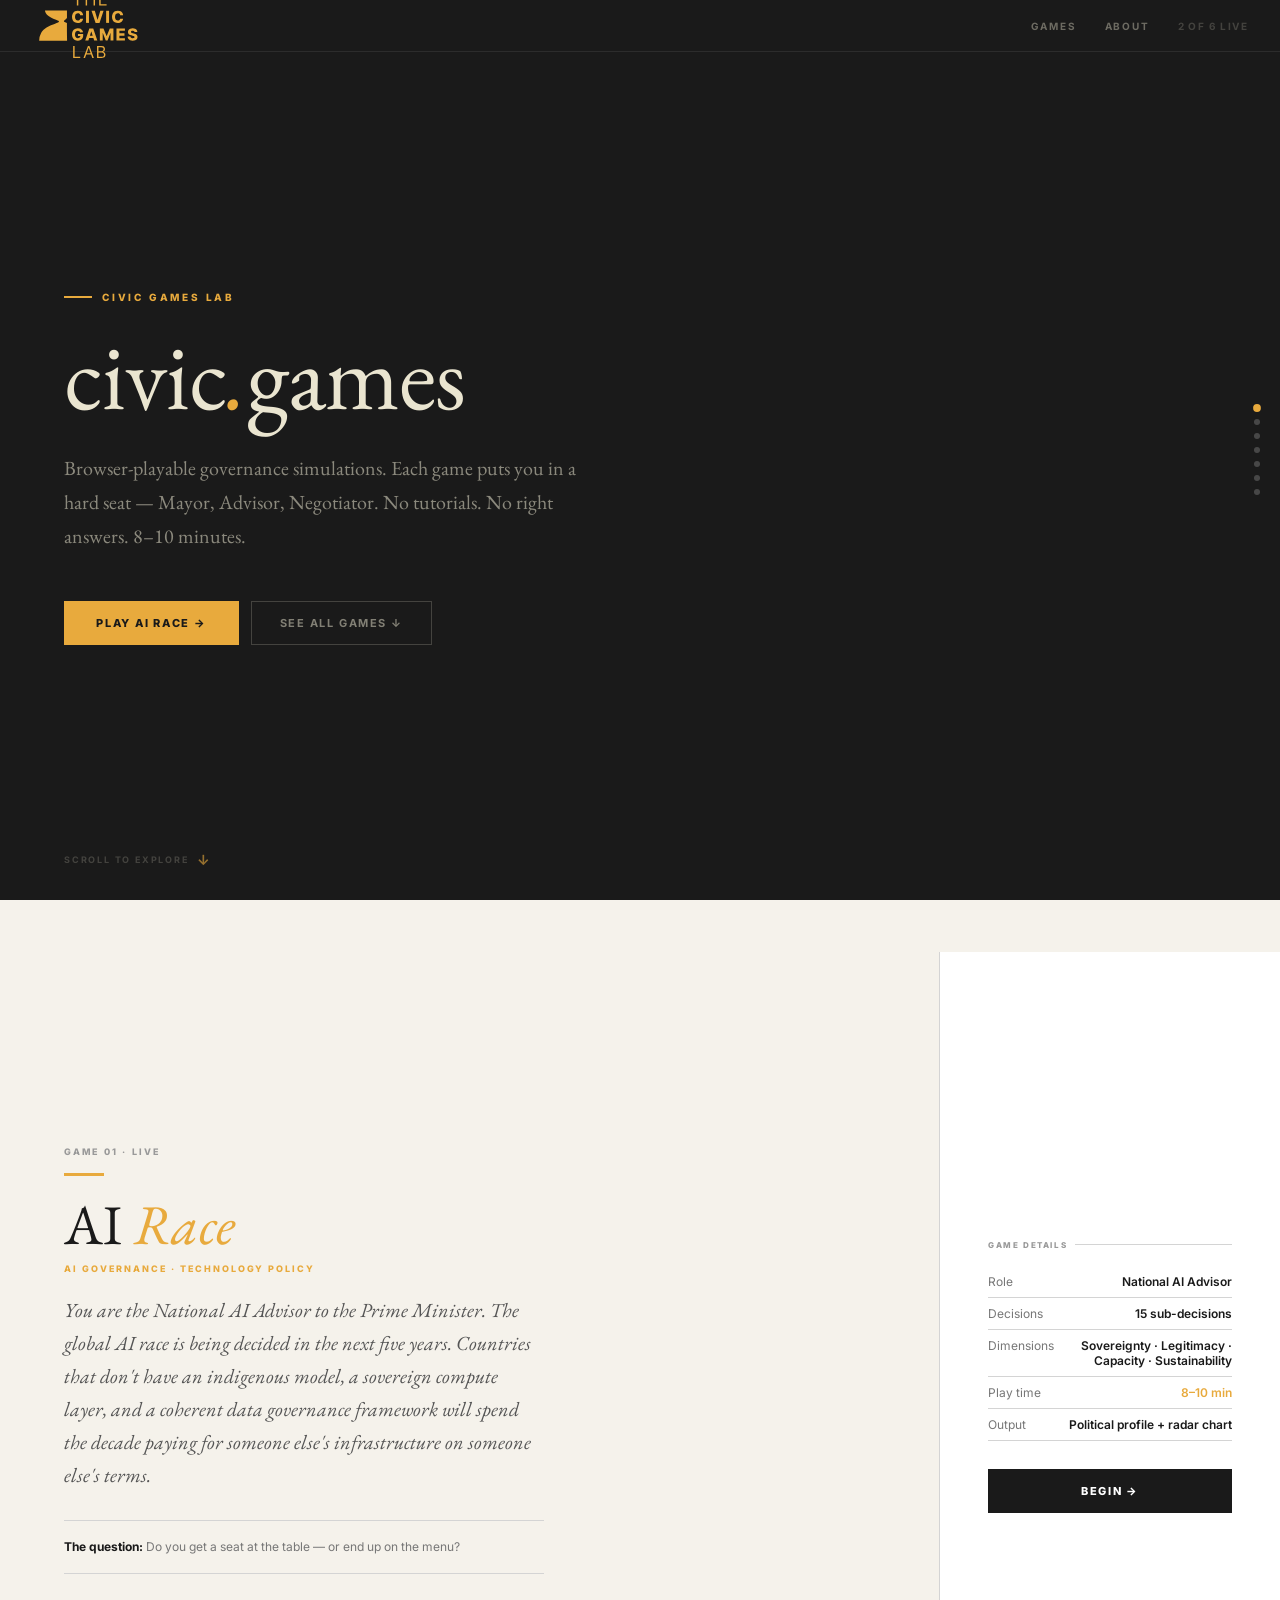
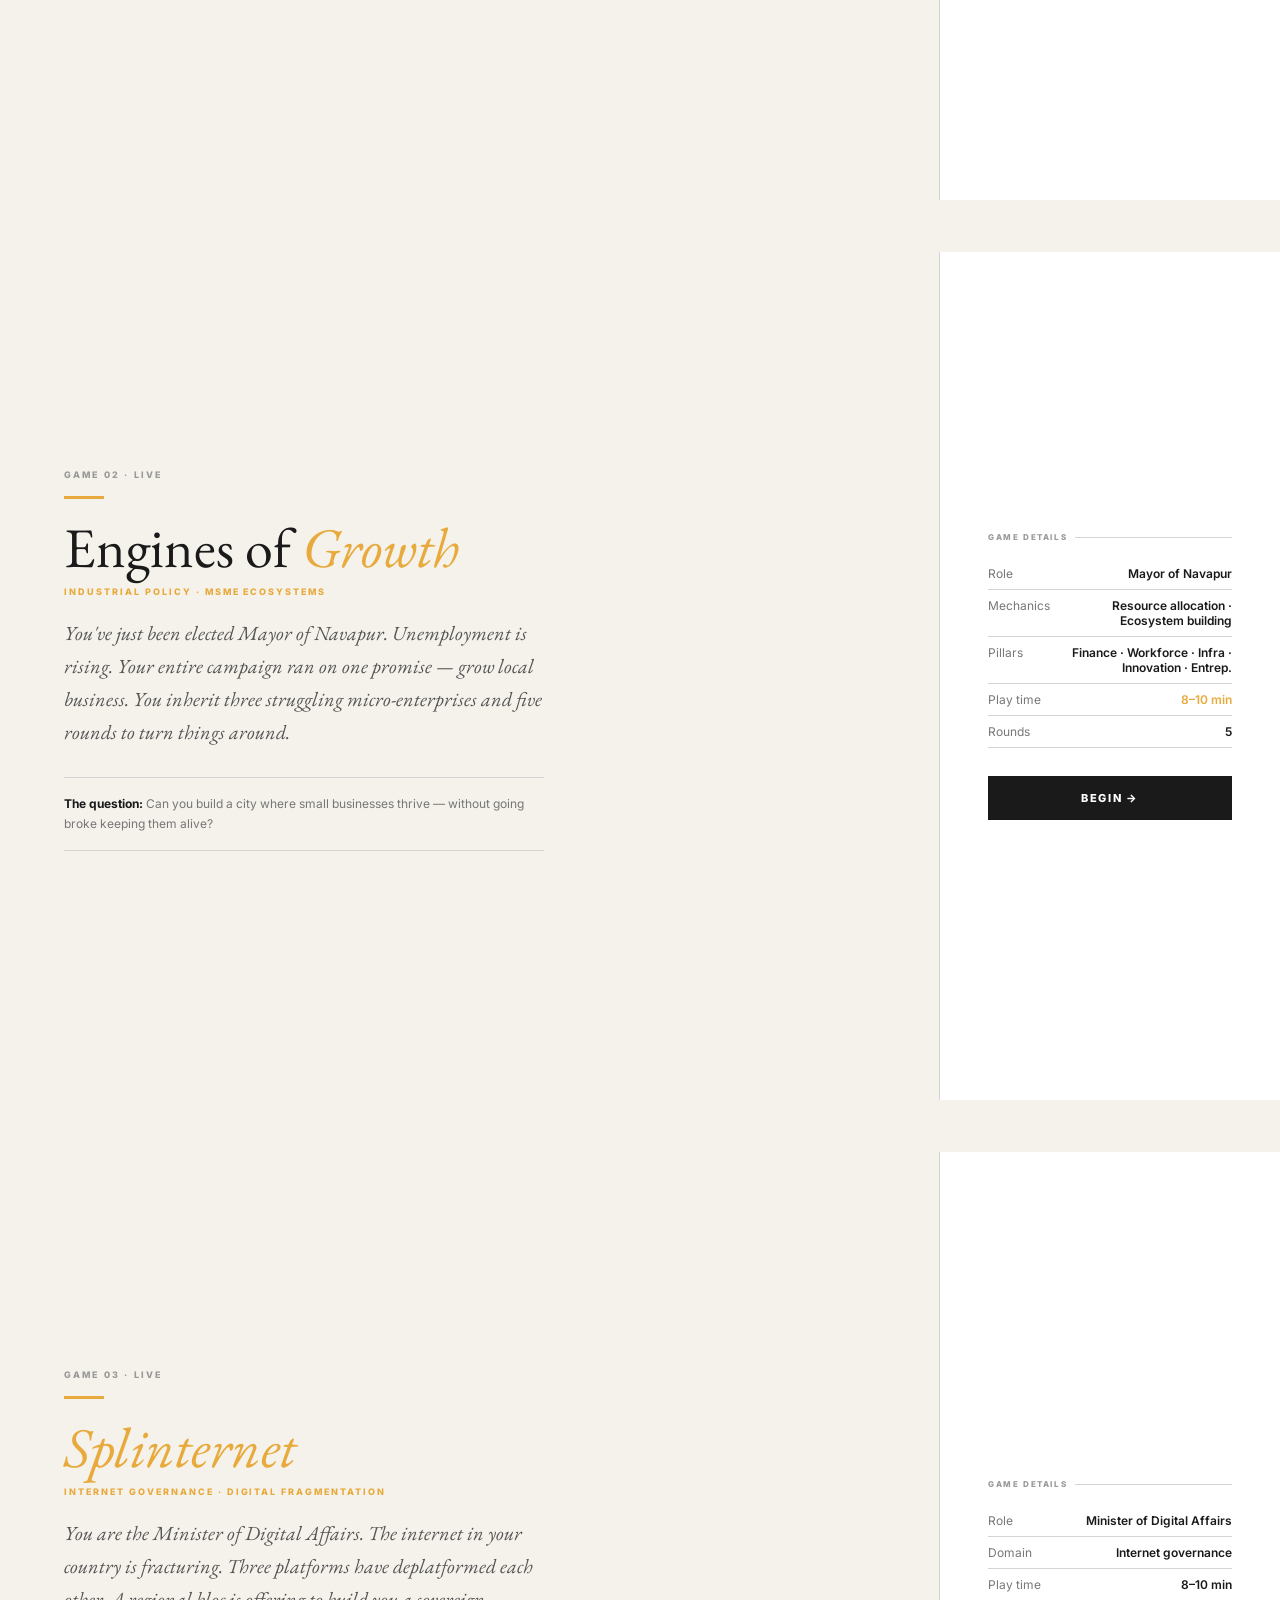
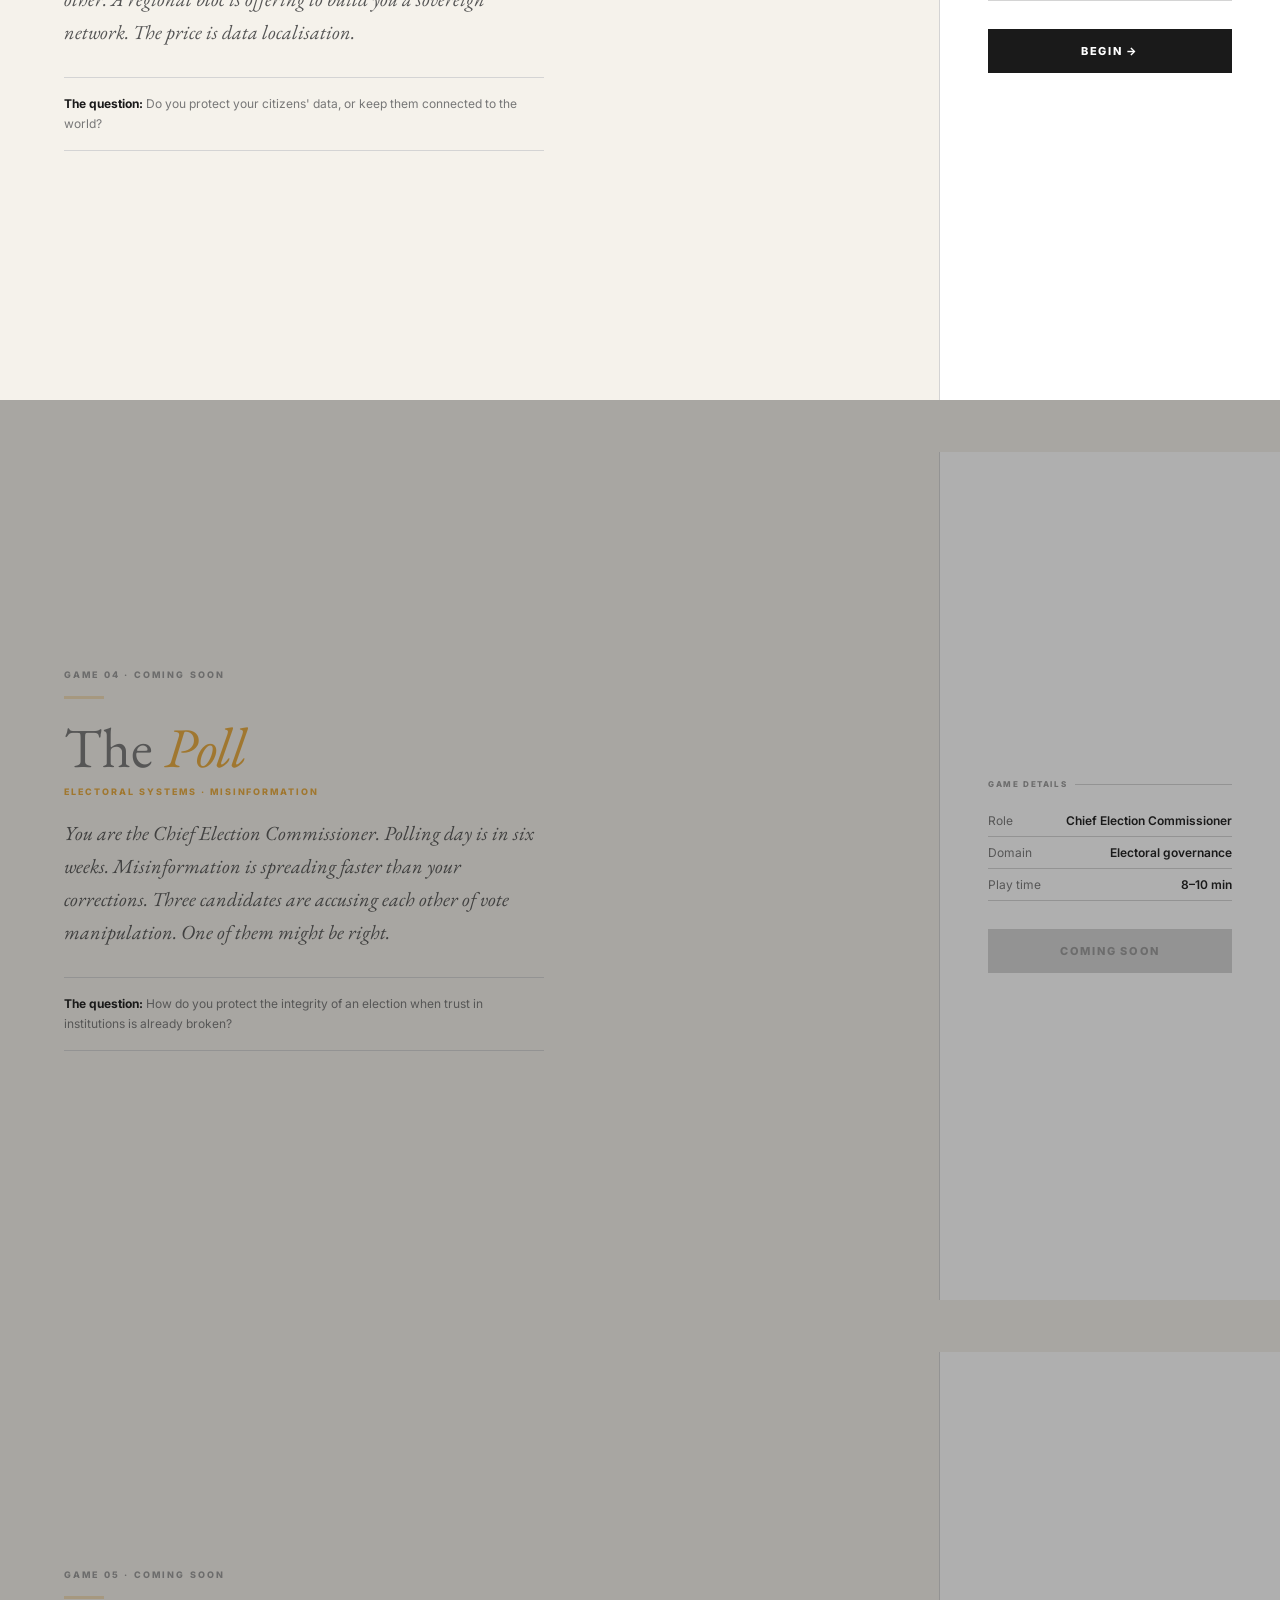
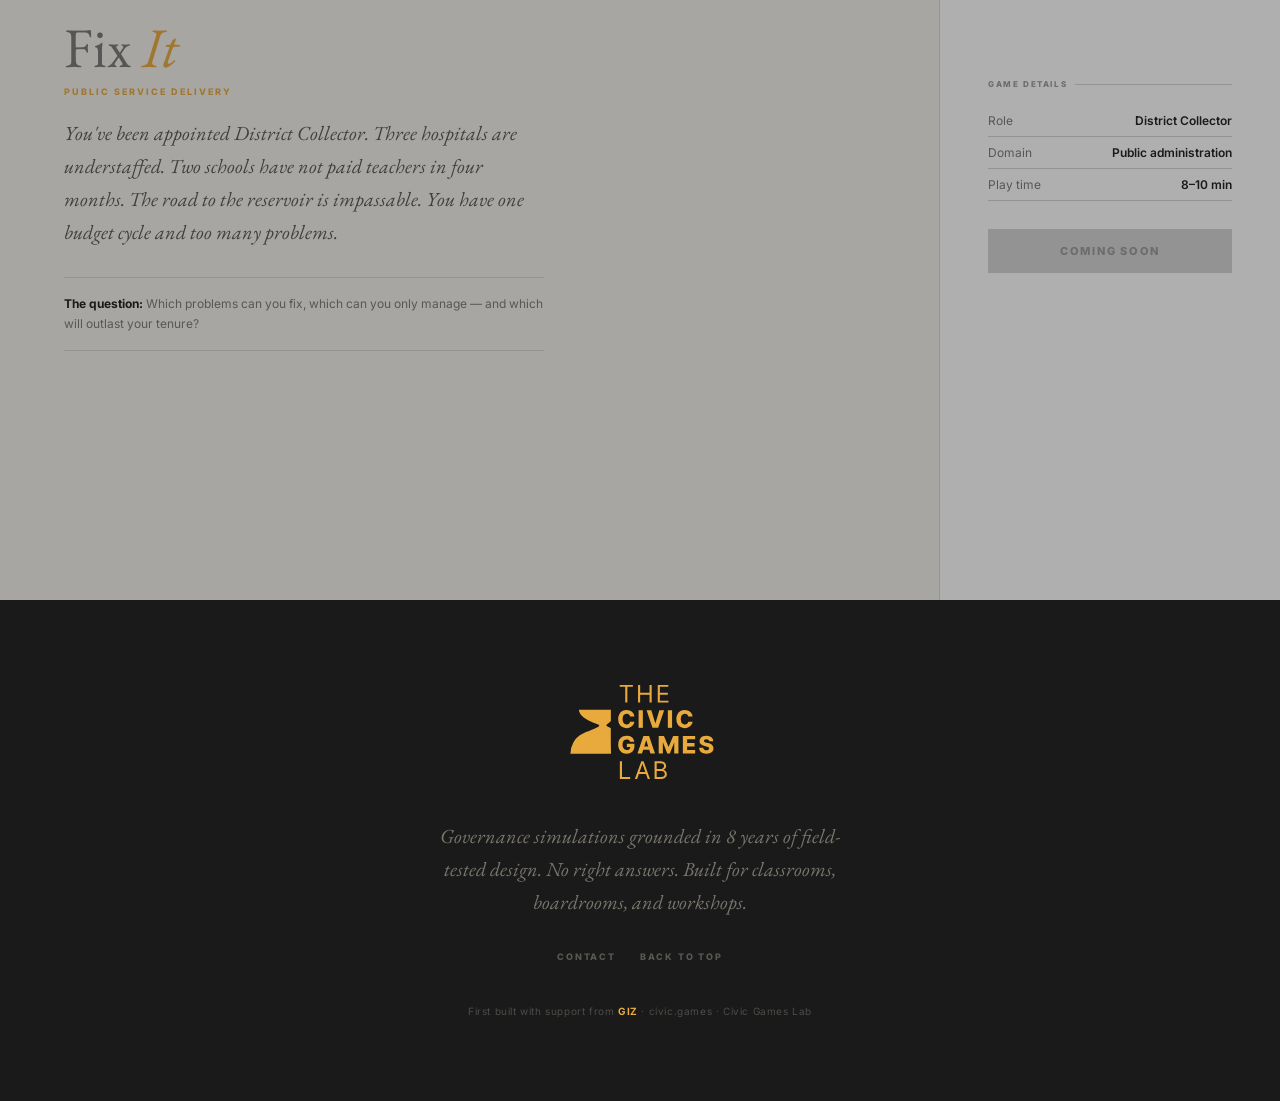
==== commit f8124d8f: "Update homepage ordering and add Splinternet external assets" ====
--- a/index.html
+++ b/index.html
@@ -398,11 +398,38 @@
 </section>
 
 <!-- ══════════════════════════════════════════
-     SECTION 3 — THE POLL (coming soon)
-     ═══════════════════════════════════════════ -->
-<section class="game-section coming-soon" id="section-3">
+     SECTION 3 — SPLINTERNET
+     ═══════════════════════════════════════════ -->
+<section class="game-section" id="section-3">
   <div class="game-left">
-    <div class="game-num">Game 03 · Coming soon</div>
+    <div class="game-num">Game 03 · Live</div>
+    <div class="amber-bar"></div>
+    <h2 class="game-title"><em>Splinternet</em></h2>
+    <div class="game-domain">Internet Governance · Digital Fragmentation</div>
+    <p class="game-hook">
+      You are the Minister of Digital Affairs. The internet in your country is fracturing. Three platforms have deplatformed each other. A regional bloc is offering to build you a sovereign network. The price is data localisation.
+    </p>
+    <div class="game-stakes">
+      <strong>The question:</strong> Do you protect your citizens' data, or keep them connected to the world?
+    </div>
+  </div>
+  <div class="game-right">
+    <div class="game-meta-label">Game details</div>
+    <div class="game-meta-row"><span class="gm-key">Role</span><span class="gm-val">Minister of Digital Affairs</span></div>
+    <div class="game-meta-row"><span class="gm-key">Domain</span><span class="gm-val">Internet governance</span></div>
+    <div class="game-meta-row"><span class="gm-key">Play time</span><span class="gm-val">8–10 min</span></div>
+    <div class="game-cta">
+      <a href="splinternet/index.html" class="btn-begin">Begin →</a>
+    </div>
+  </div>
+</section>
+
+<!-- ══════════════════════════════════════════
+     SECTION 4 — THE POLL (coming soon)
+     ═══════════════════════════════════════════ -->
+<section class="game-section coming-soon" id="section-4">
+  <div class="game-left">
+    <div class="game-num">Game 04 · Coming soon</div>
     <div class="amber-bar" style="opacity:.3"></div>
     <h2 class="game-title">The <em>Poll</em></h2>
     <div class="game-domain">Electoral Systems · Misinformation</div>
@@ -425,11 +452,11 @@
 </section>
 
 <!-- ══════════════════════════════════════════
-     SECTION 4 — FIX IT (coming soon)
-     ═══════════════════════════════════════════ -->
-<section class="game-section coming-soon" id="section-4">
+     SECTION 5 — FIX IT (coming soon)
+     ═══════════════════════════════════════════ -->
+<section class="game-section coming-soon" id="section-5">
   <div class="game-left">
-    <div class="game-num">Game 04 · Coming soon</div>
+    <div class="game-num">Game 05 · Coming soon</div>
     <div class="amber-bar" style="opacity:.3"></div>
     <h2 class="game-title">Fix <em>It</em></h2>
     <div class="game-domain">Public Service Delivery</div>
@@ -444,33 +471,6 @@
     <div class="game-meta-label">Game details</div>
     <div class="game-meta-row"><span class="gm-key">Role</span><span class="gm-val">District Collector</span></div>
     <div class="game-meta-row"><span class="gm-key">Domain</span><span class="gm-val">Public administration</span></div>
-    <div class="game-meta-row"><span class="gm-key">Play time</span><span class="gm-val">8–10 min</span></div>
-    <div class="game-cta">
-      <div class="btn-coming-soon">Coming Soon</div>
-    </div>
-  </div>
-</section>
-
-<!-- ══════════════════════════════════════════
-     SECTION 5 — SPLINTERNET (coming soon)
-     ═══════════════════════════════════════════ -->
-<section class="game-section coming-soon" id="section-5">
-  <div class="game-left">
-    <div class="game-num">Game 05 · Coming soon</div>
-    <div class="amber-bar" style="opacity:.3"></div>
-    <h2 class="game-title"><em>Splinternet</em></h2>
-    <div class="game-domain">Internet Governance · Digital Fragmentation</div>
-    <p class="game-hook">
-      You are the Minister of Digital Affairs. The internet in your country is fracturing. Three platforms have deplatformed each other. A regional bloc is offering to build you a sovereign network. The price is data localisation.
-    </p>
-    <div class="game-stakes">
-      <strong>The question:</strong> Do you protect your citizens' data, or keep them connected to the world?
-    </div>
-  </div>
-  <div class="game-right">
-    <div class="game-meta-label">Game details</div>
-    <div class="game-meta-row"><span class="gm-key">Role</span><span class="gm-val">Minister of Digital Affairs</span></div>
-    <div class="game-meta-row"><span class="gm-key">Domain</span><span class="gm-val">Internet governance</span></div>
     <div class="game-meta-row"><span class="gm-key">Play time</span><span class="gm-val">8–10 min</span></div>
     <div class="game-cta">
       <div class="btn-coming-soon">Coming Soon</div>
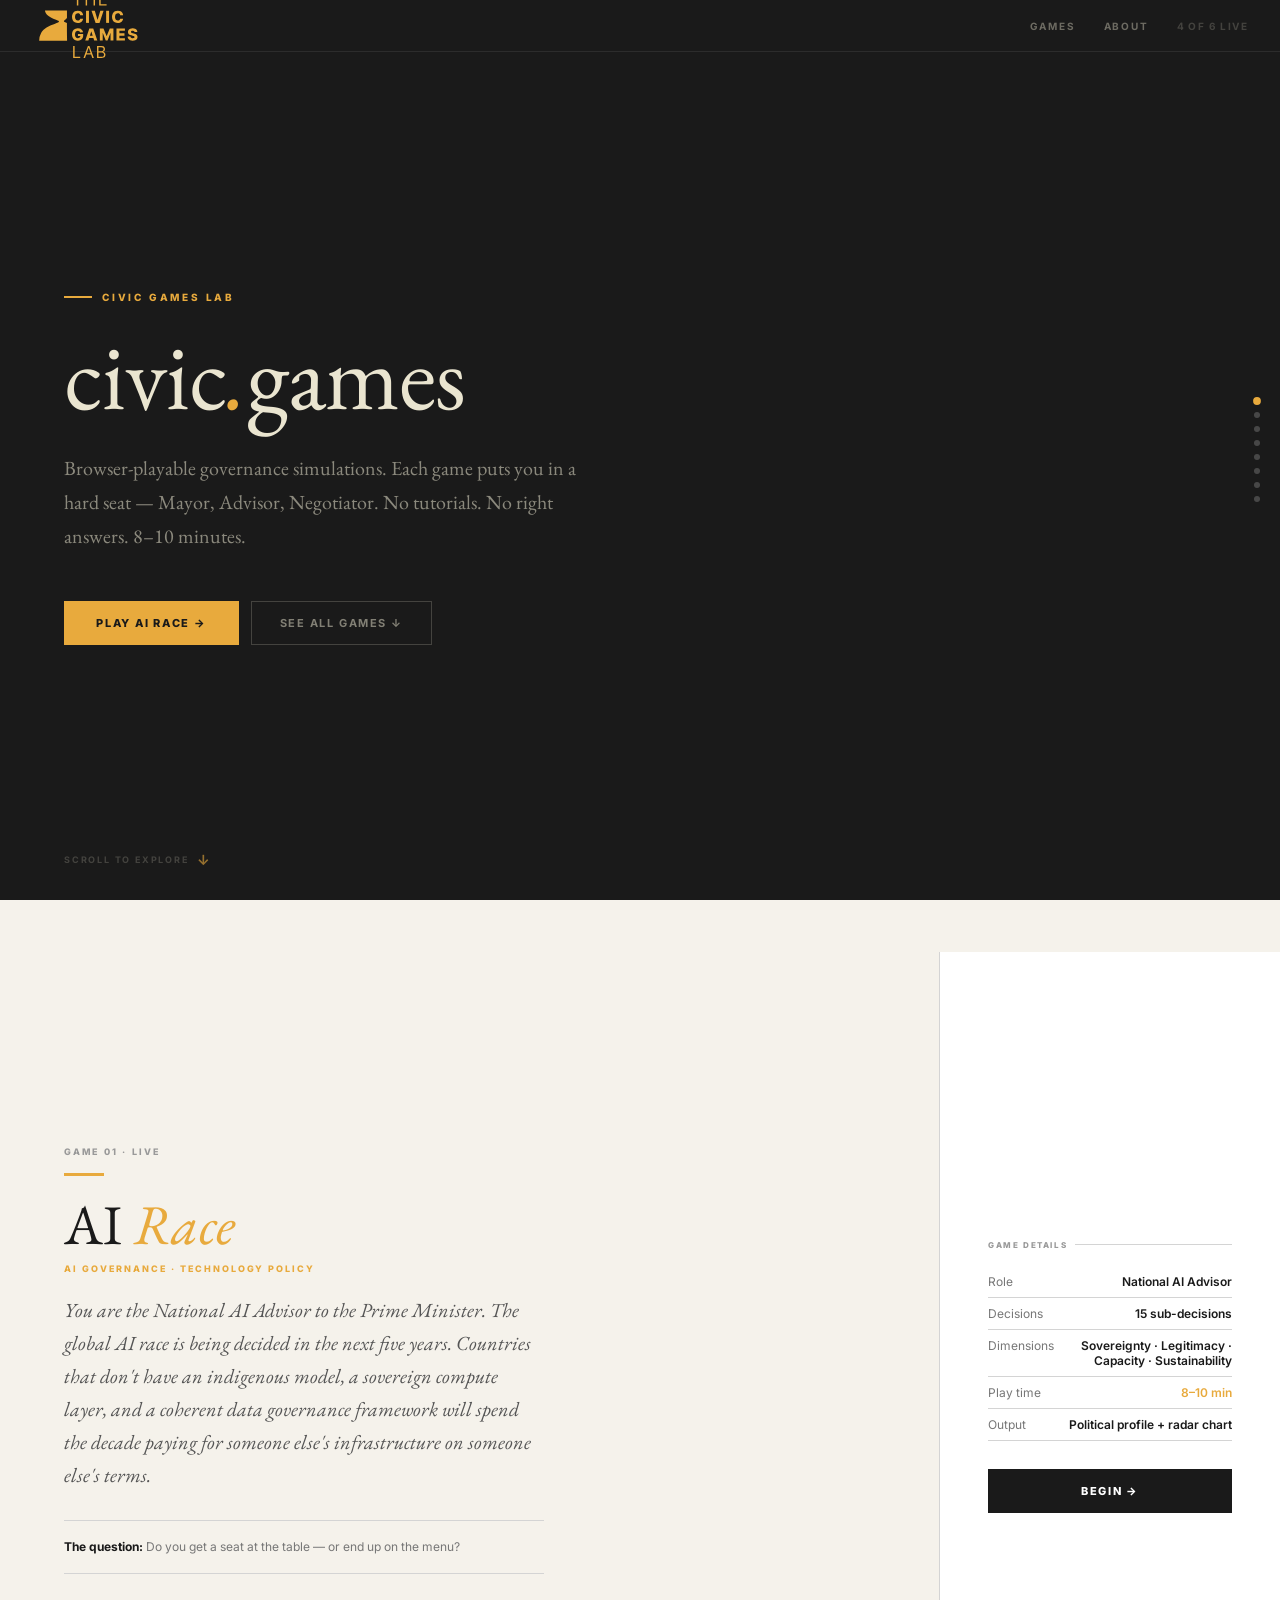
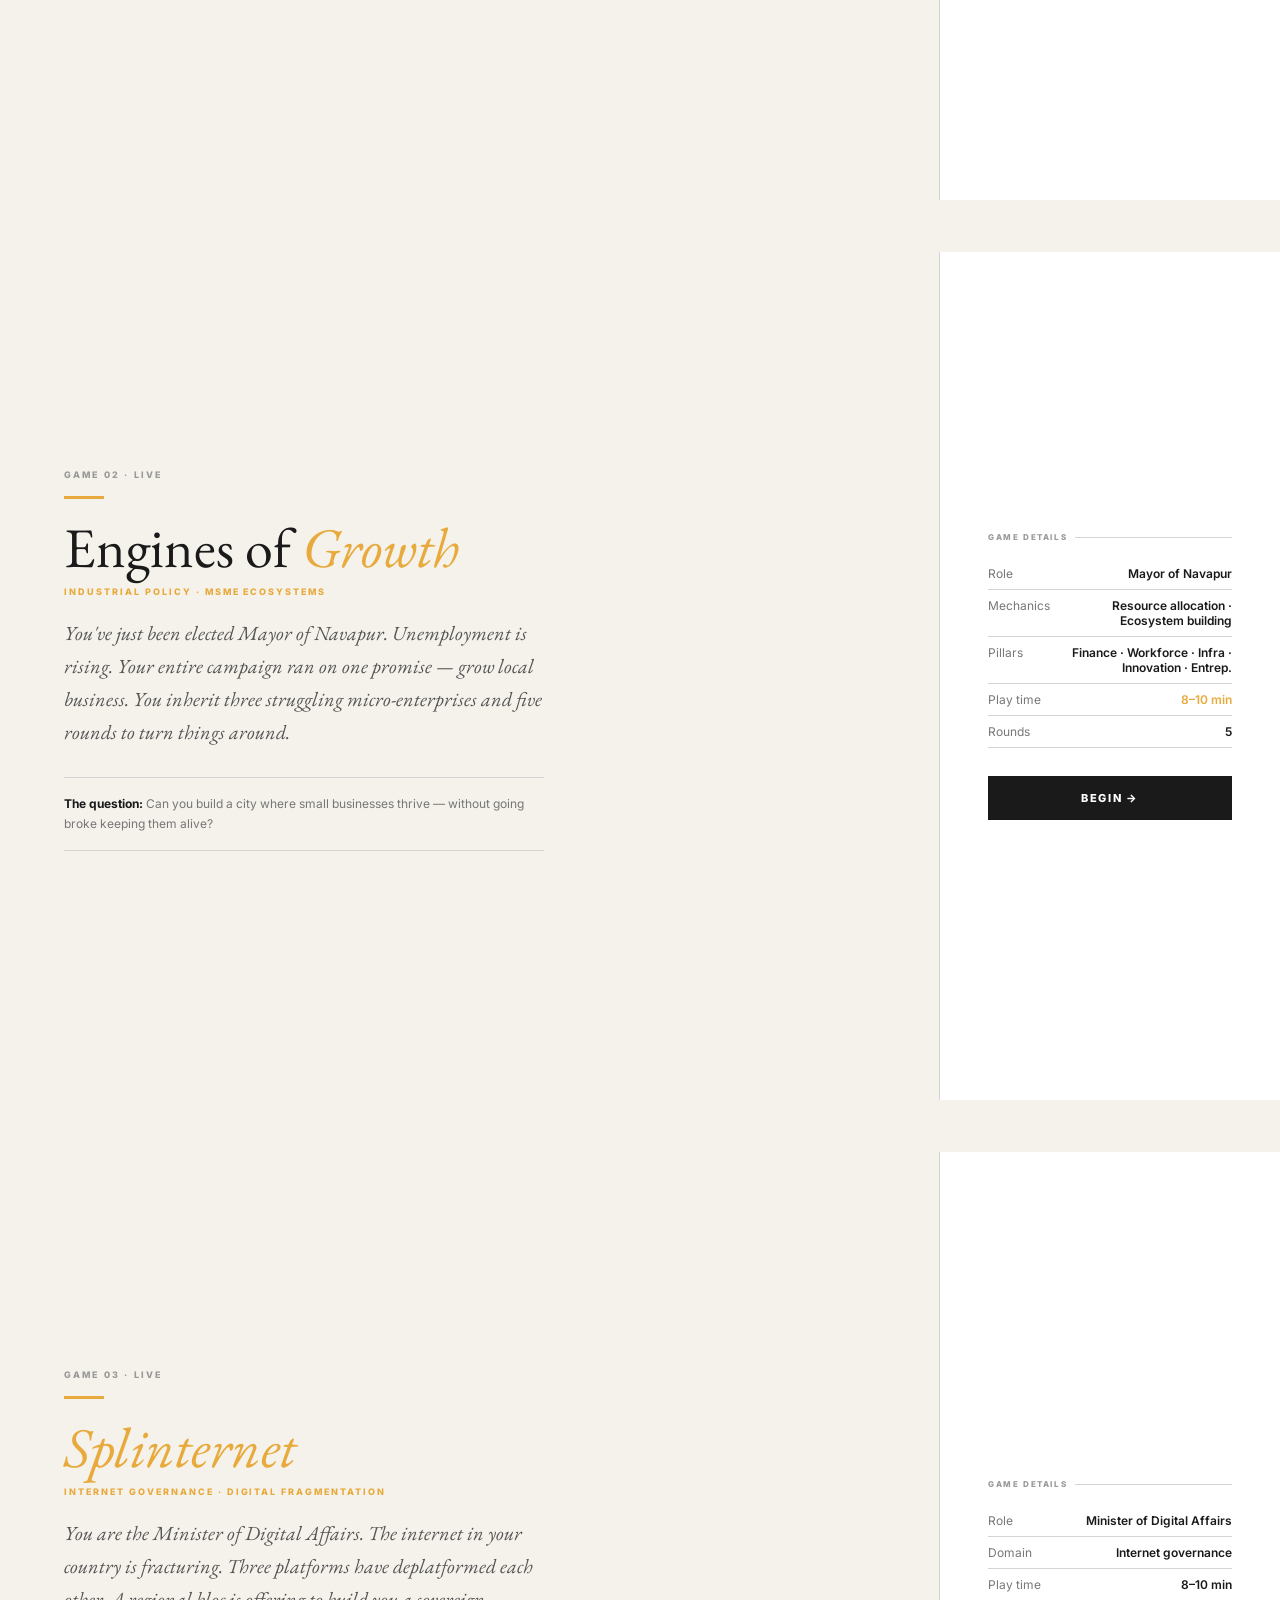
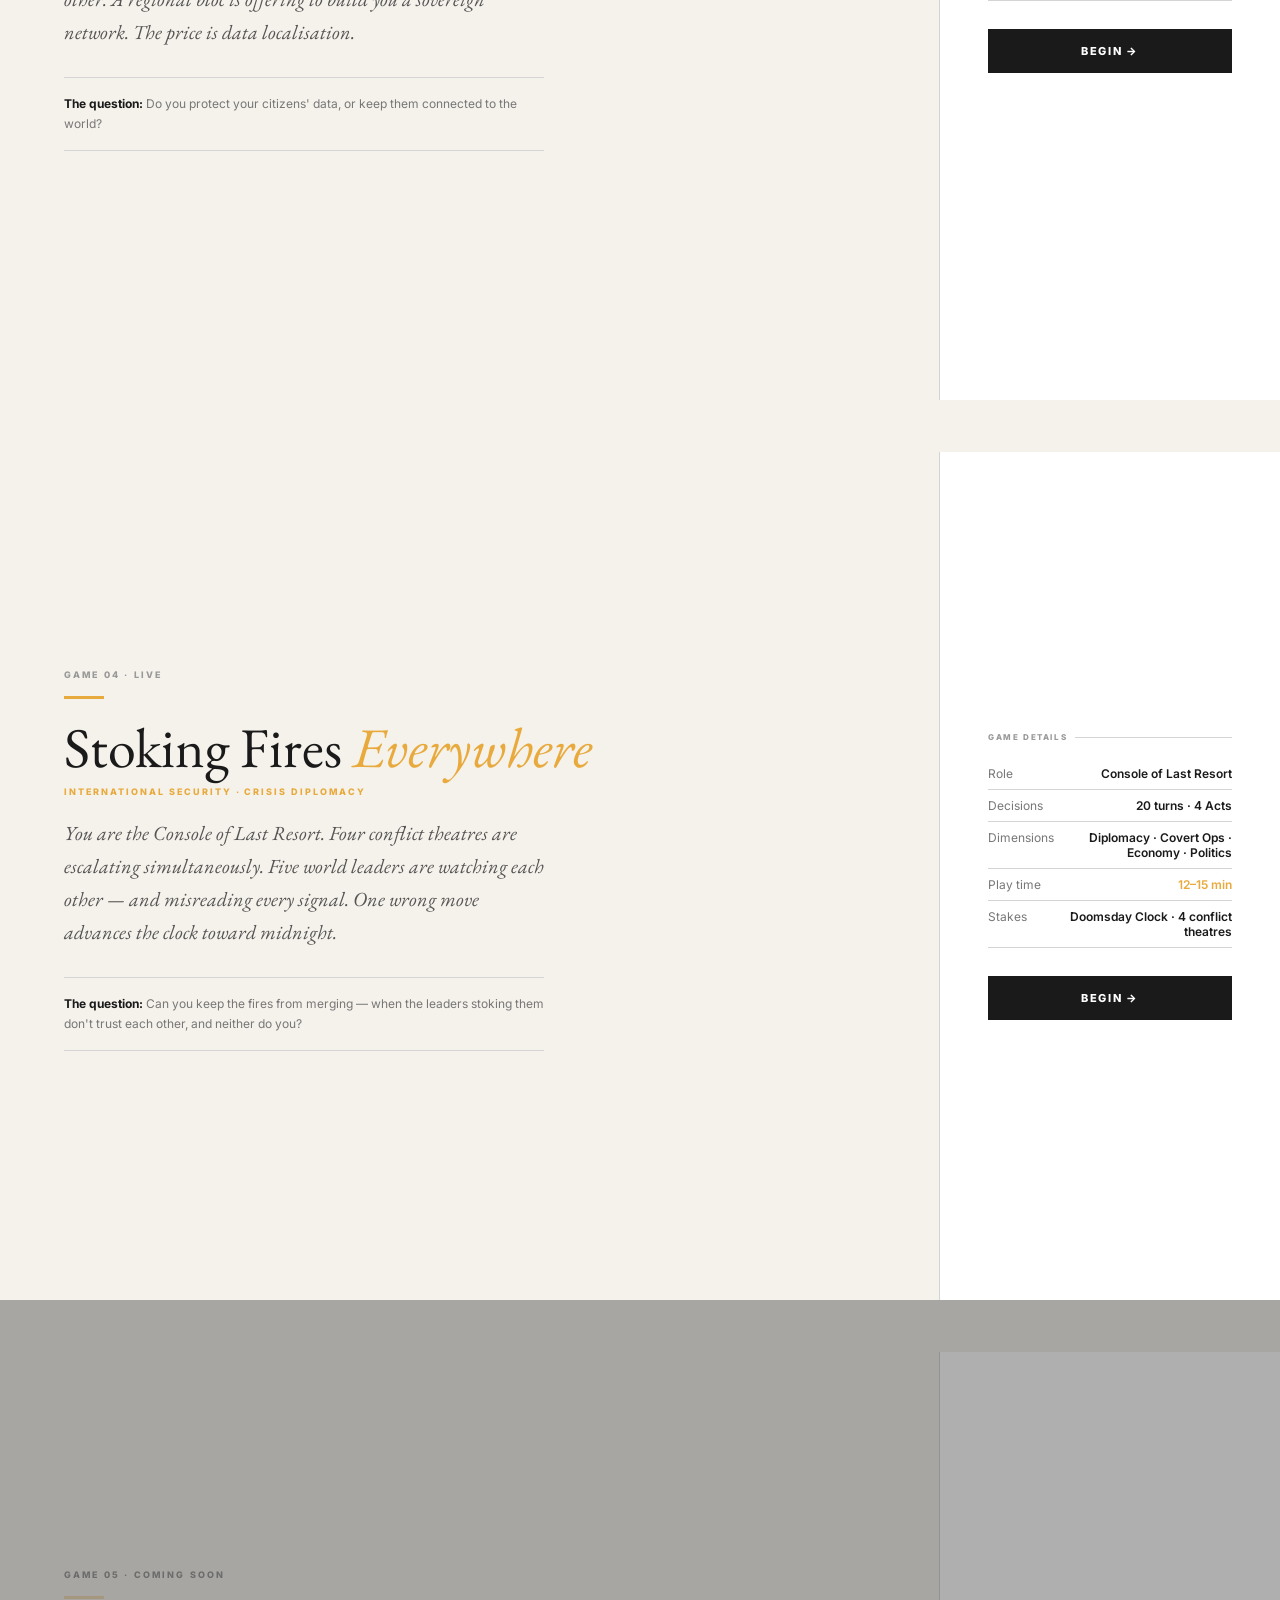
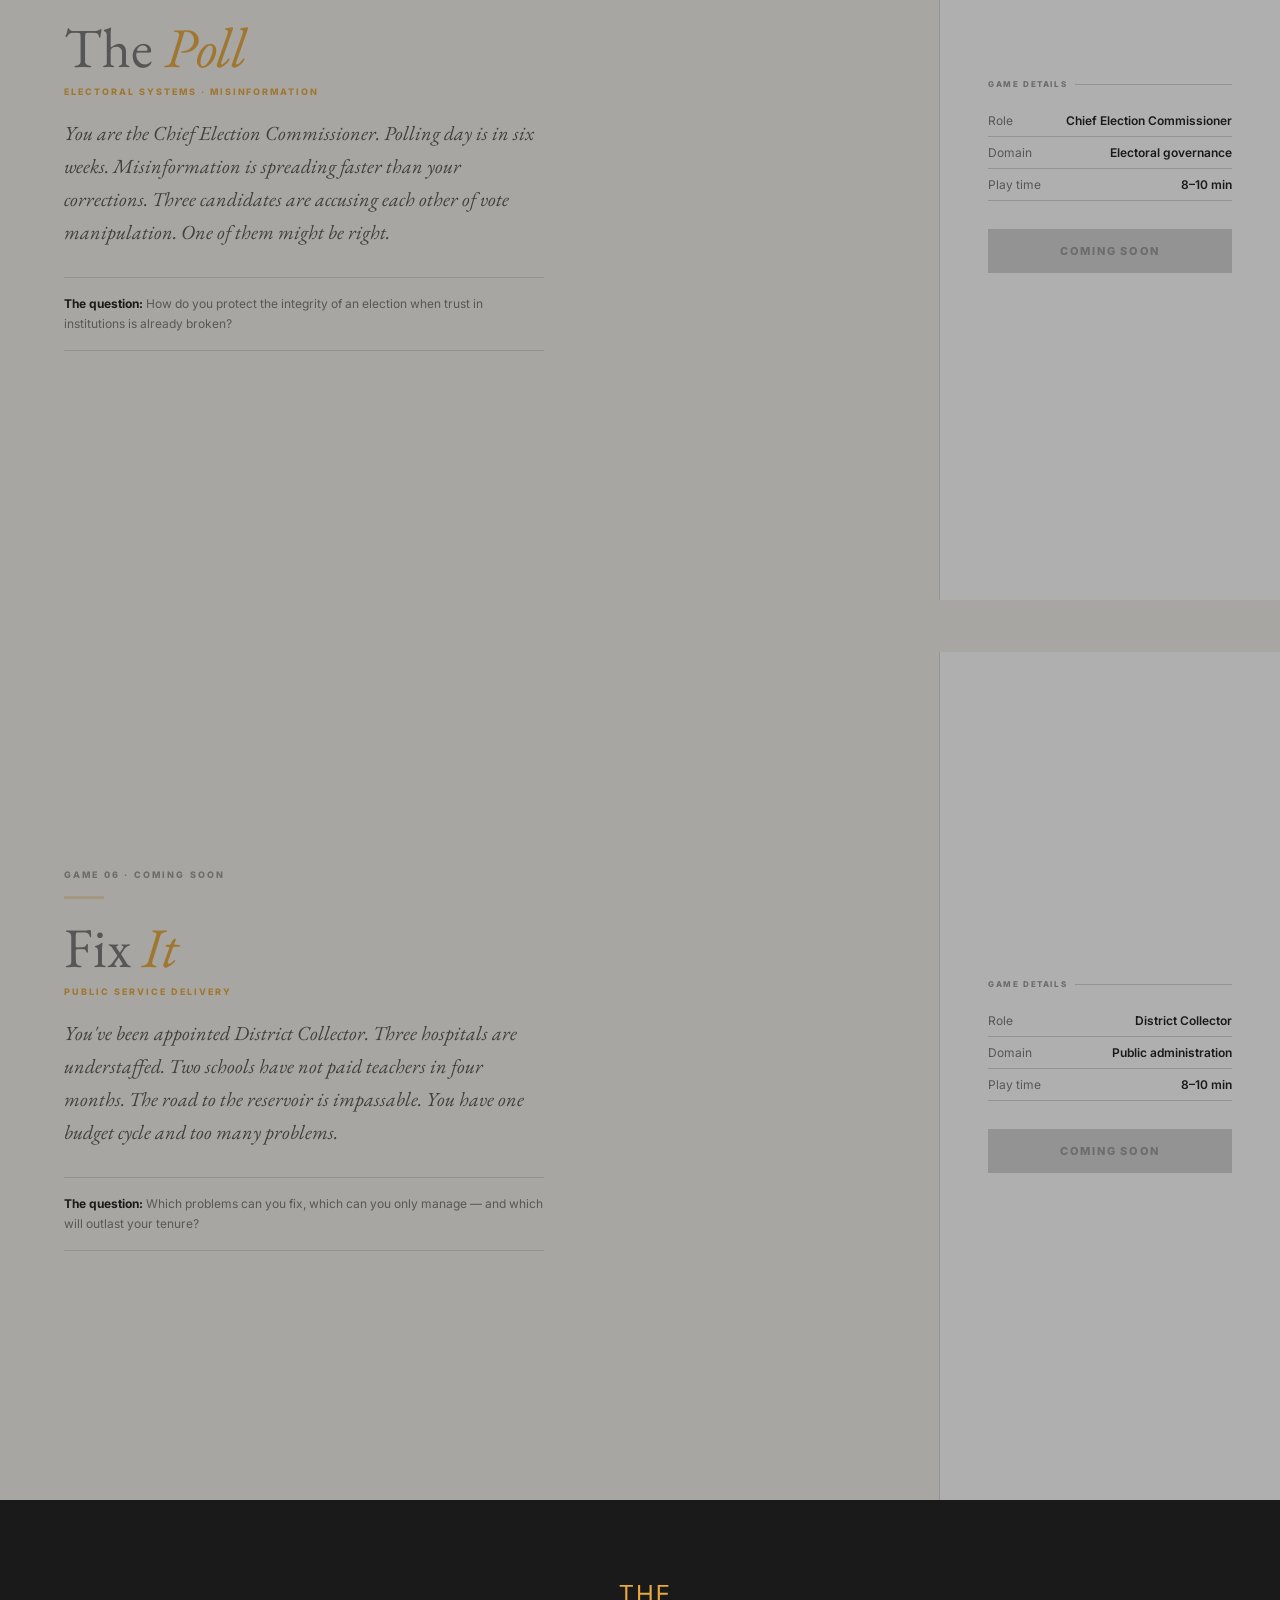
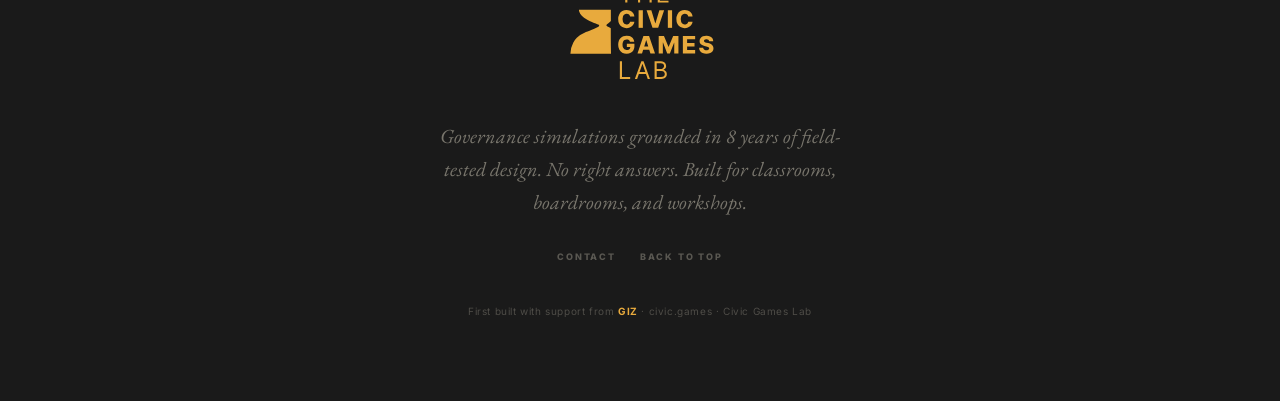
==== commit af77a623: "Add Stoking Fires Everywhere (game 04) + update index to 4 of 6 live" ====
--- a/index.html
+++ b/index.html
@@ -306,7 +306,7 @@
   <div class="nav-right">
     <a href="#games" class="nav-link">Games</a>
     <a href="#about" class="nav-link">About</a>
-    <div class="nav-game-count">2 of 6 live</div>
+    <div class="nav-game-count">4 of 6 live</div>
   </div>
 </nav>
 
@@ -319,6 +319,7 @@
   <div class="sdot" onclick="scrollTo(4)"></div>
   <div class="sdot" onclick="scrollTo(5)"></div>
   <div class="sdot" onclick="scrollTo(6)"></div>
+  <div class="sdot" onclick="scrollTo(7)"></div>
 </div>
 
 <!-- ══════════════════════════════════════════
@@ -425,11 +426,40 @@
 </section>
 
 <!-- ══════════════════════════════════════════
-     SECTION 4 — THE POLL (coming soon)
-     ═══════════════════════════════════════════ -->
-<section class="game-section coming-soon" id="section-4">
+     SECTION 4 — STOKING FIRES EVERYWHERE
+     ═══════════════════════════════════════════ -->
+<section class="game-section" id="section-4">
   <div class="game-left">
-    <div class="game-num">Game 04 · Coming soon</div>
+    <div class="game-num">Game 04 · Live</div>
+    <div class="amber-bar"></div>
+    <h2 class="game-title">Stoking Fires <em>Everywhere</em></h2>
+    <div class="game-domain">International Security · Crisis Diplomacy</div>
+    <p class="game-hook">
+      You are the Console of Last Resort. Four conflict theatres are escalating simultaneously. Five world leaders are watching each other — and misreading every signal. One wrong move advances the clock toward midnight.
+    </p>
+    <div class="game-stakes">
+      <strong>The question:</strong> Can you keep the fires from merging — when the leaders stoking them don't trust each other, and neither do you?
+    </div>
+  </div>
+  <div class="game-right">
+    <div class="game-meta-label">Game details</div>
+    <div class="game-meta-row"><span class="gm-key">Role</span><span class="gm-val">Console of Last Resort</span></div>
+    <div class="game-meta-row"><span class="gm-key">Decisions</span><span class="gm-val">20 turns · 4 Acts</span></div>
+    <div class="game-meta-row"><span class="gm-key">Dimensions</span><span class="gm-val">Diplomacy · Covert Ops · Economy · Politics</span></div>
+    <div class="game-meta-row"><span class="gm-key">Play time</span><span class="gm-val amber">12–15 min</span></div>
+    <div class="game-meta-row"><span class="gm-key">Stakes</span><span class="gm-val">Doomsday Clock · 4 conflict theatres</span></div>
+    <div class="game-cta">
+      <a href="Threshold/index.html" class="btn-begin">Begin →</a>
+    </div>
+  </div>
+</section>
+
+<!-- ══════════════════════════════════════════
+     SECTION 5 — THE POLL (coming soon)
+     ═══════════════════════════════════════════ -->
+<section class="game-section coming-soon" id="section-5">
+  <div class="game-left">
+    <div class="game-num">Game 05 · Coming soon</div>
     <div class="amber-bar" style="opacity:.3"></div>
     <h2 class="game-title">The <em>Poll</em></h2>
     <div class="game-domain">Electoral Systems · Misinformation</div>
@@ -452,11 +482,11 @@
 </section>
 
 <!-- ══════════════════════════════════════════
-     SECTION 5 — FIX IT (coming soon)
-     ═══════════════════════════════════════════ -->
-<section class="game-section coming-soon" id="section-5">
+     SECTION 6 — FIX IT (coming soon)
+     ═══════════════════════════════════════════ -->
+<section class="game-section coming-soon" id="section-6">
   <div class="game-left">
-    <div class="game-num">Game 05 · Coming soon</div>
+    <div class="game-num">Game 06 · Coming soon</div>
     <div class="amber-bar" style="opacity:.3"></div>
     <h2 class="game-title">Fix <em>It</em></h2>
     <div class="game-domain">Public Service Delivery</div>
@@ -479,9 +509,9 @@
 </section>
 
 <!-- ══════════════════════════════════════════
-     SECTION 6 — ABOUT / FOOTER
-     ═══════════════════════════════════════════ -->
-<section class="footer-section" id="section-6" id="about">
+     SECTION 7 — ABOUT / FOOTER
+     ═══════════════════════════════════════════ -->
+<section class="footer-section" id="section-7" id="about">
   <div class="footer-logo">
     <svg viewBox="265 205 285 185" width="160" height="auto" xmlns="http://www.w3.org/2000/svg">
       <defs><style>.cls-1{fill:#e8aa3d;}</style></defs>
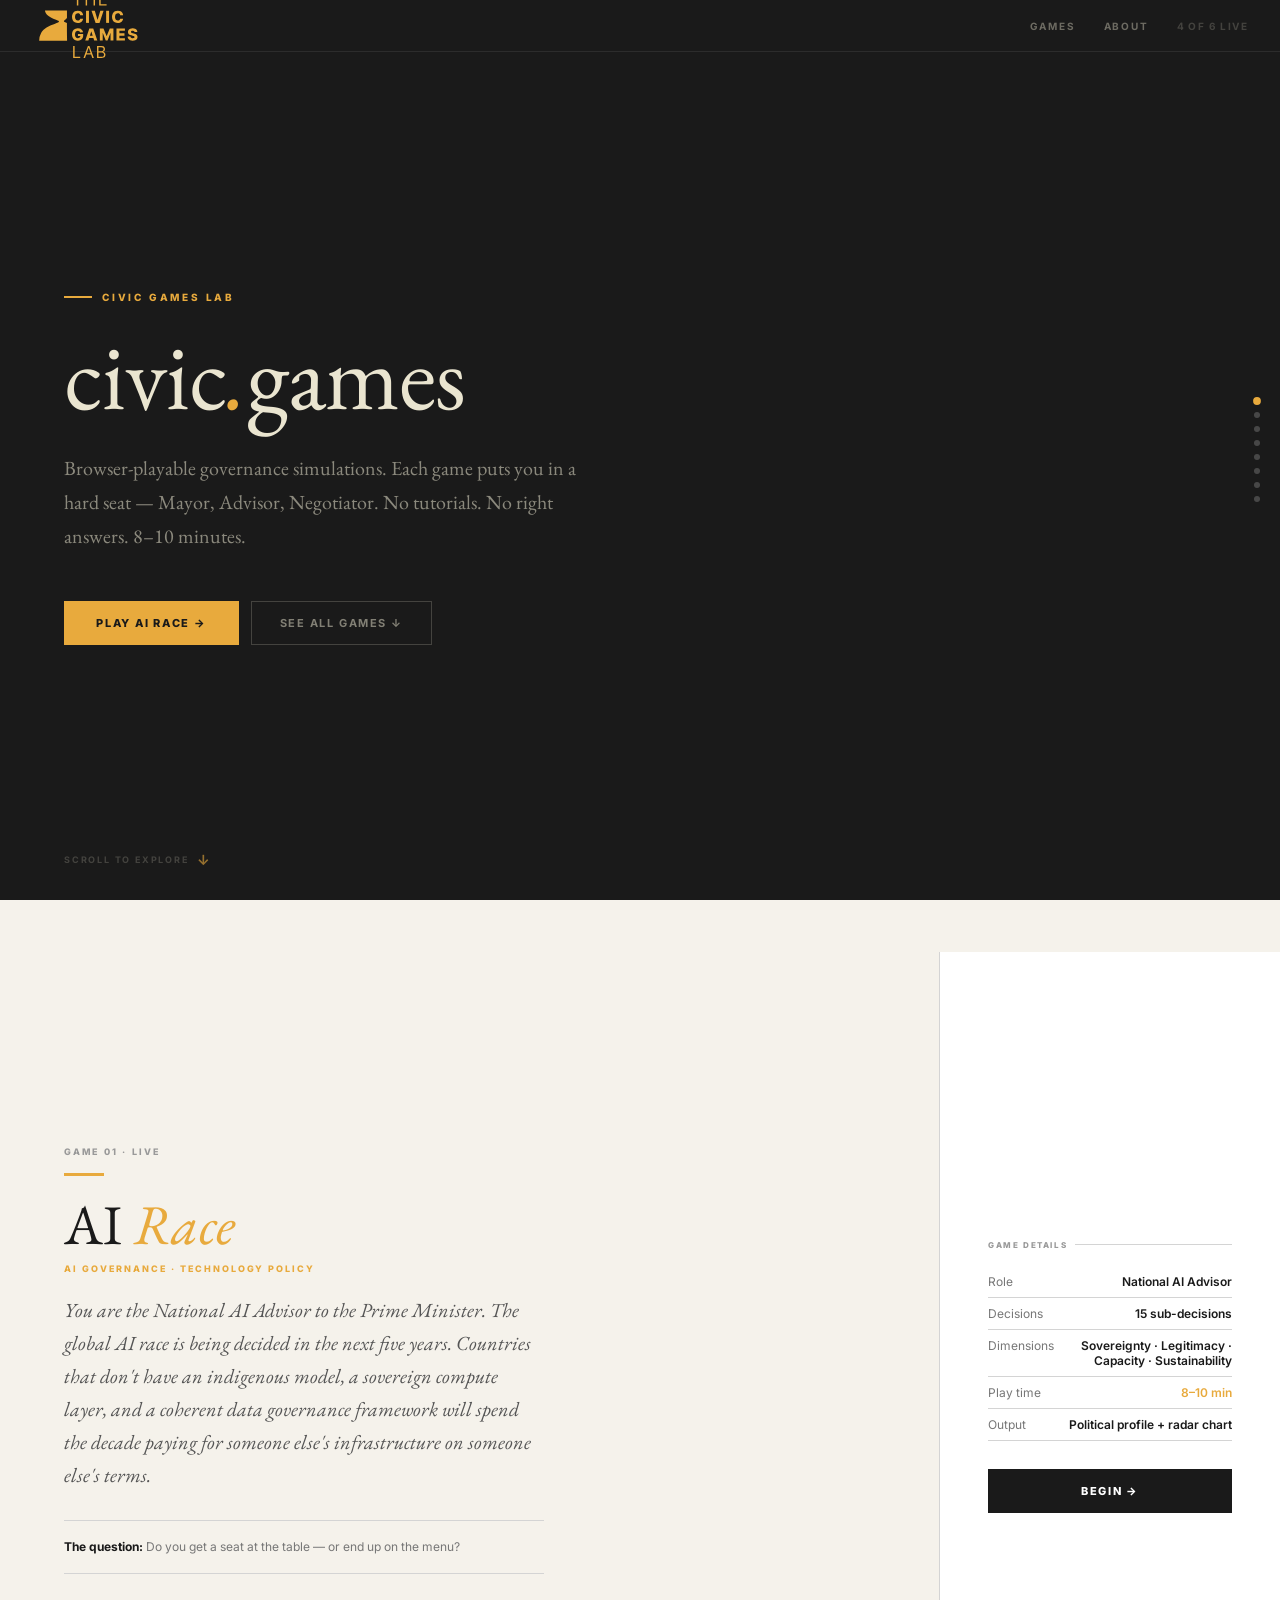
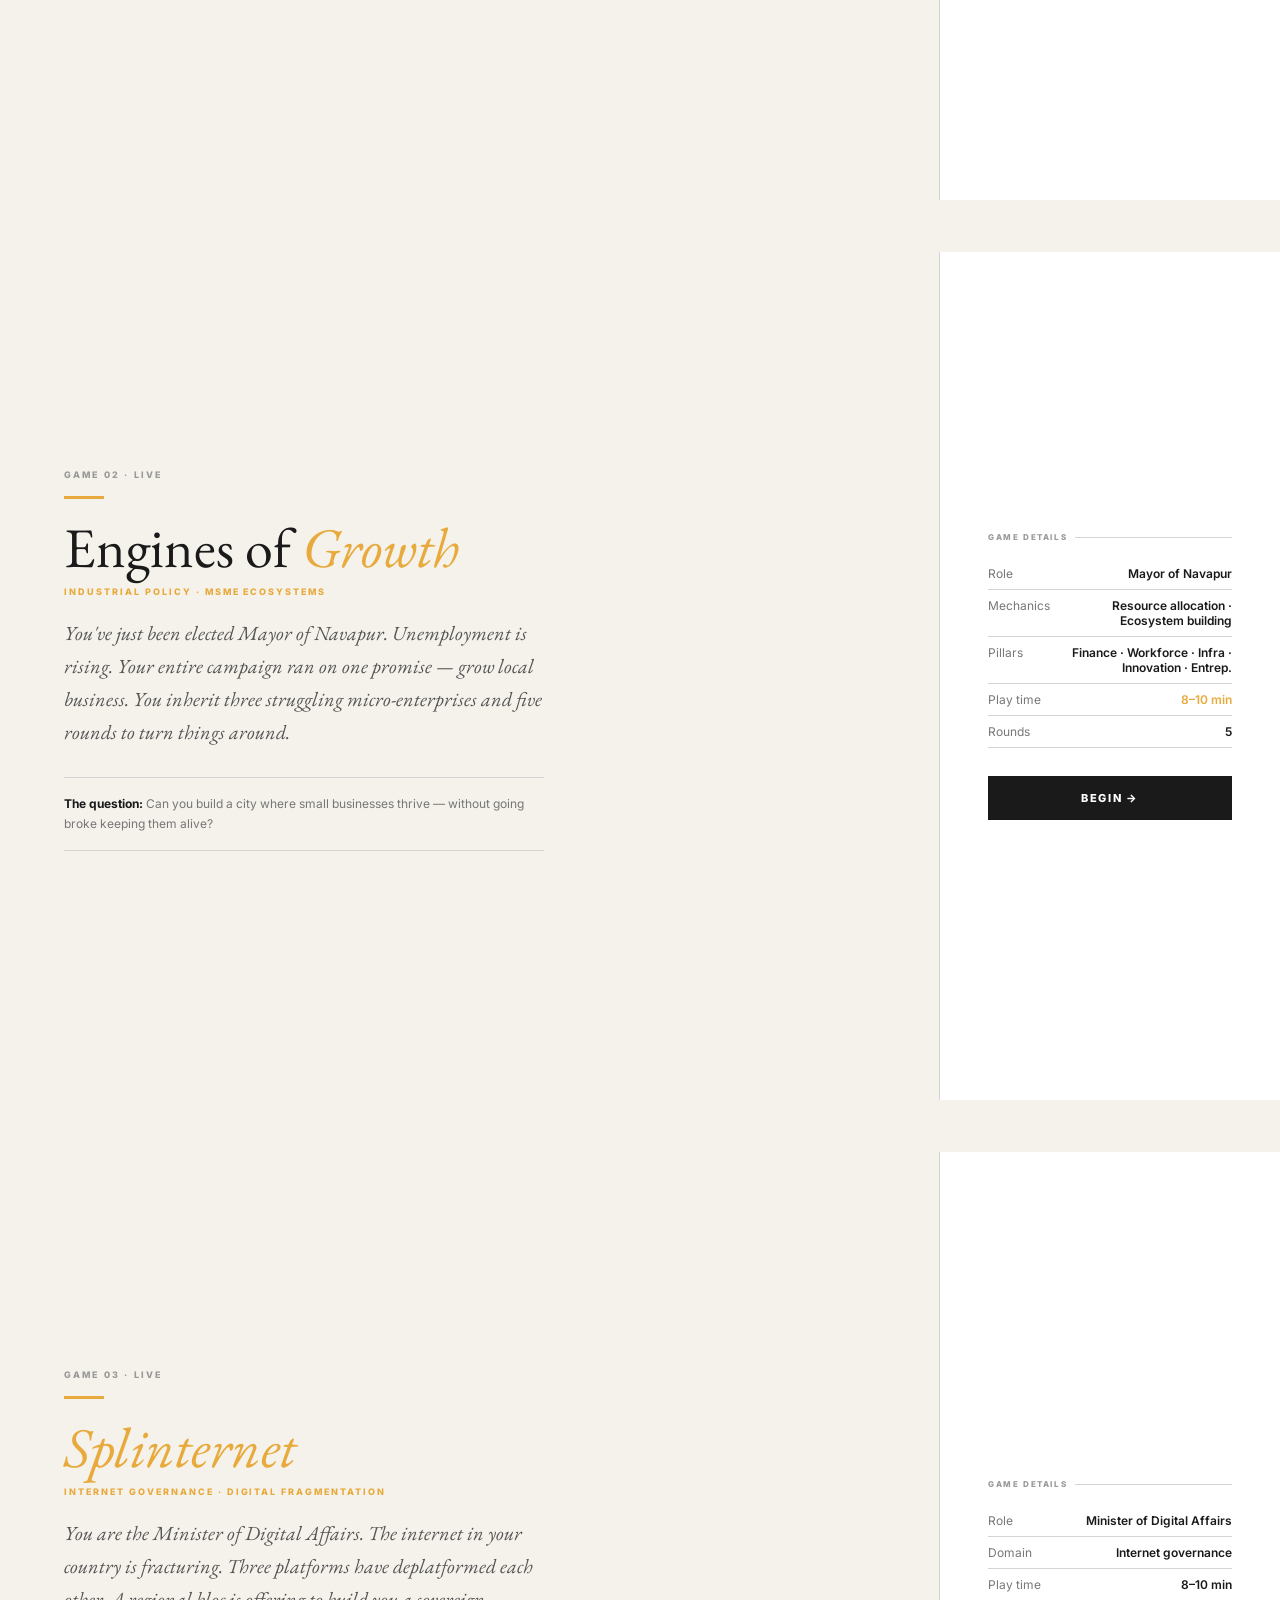
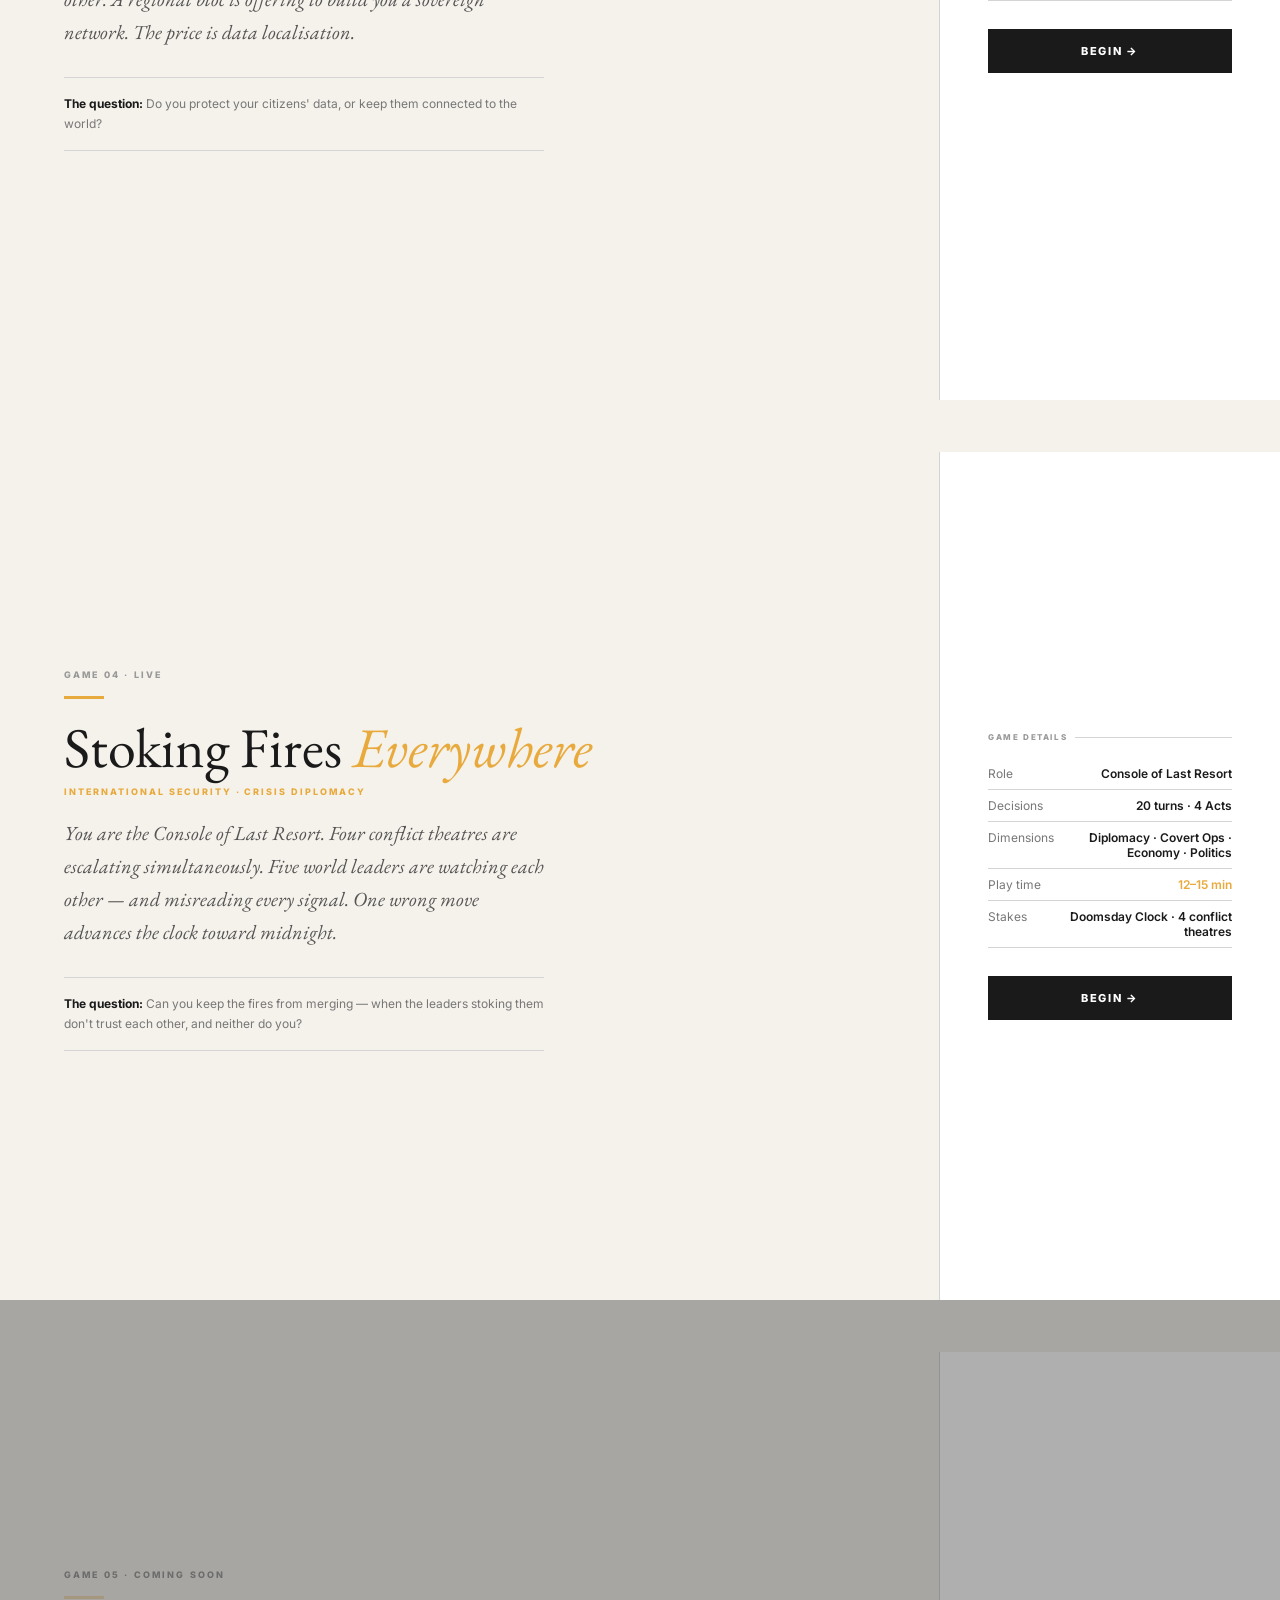
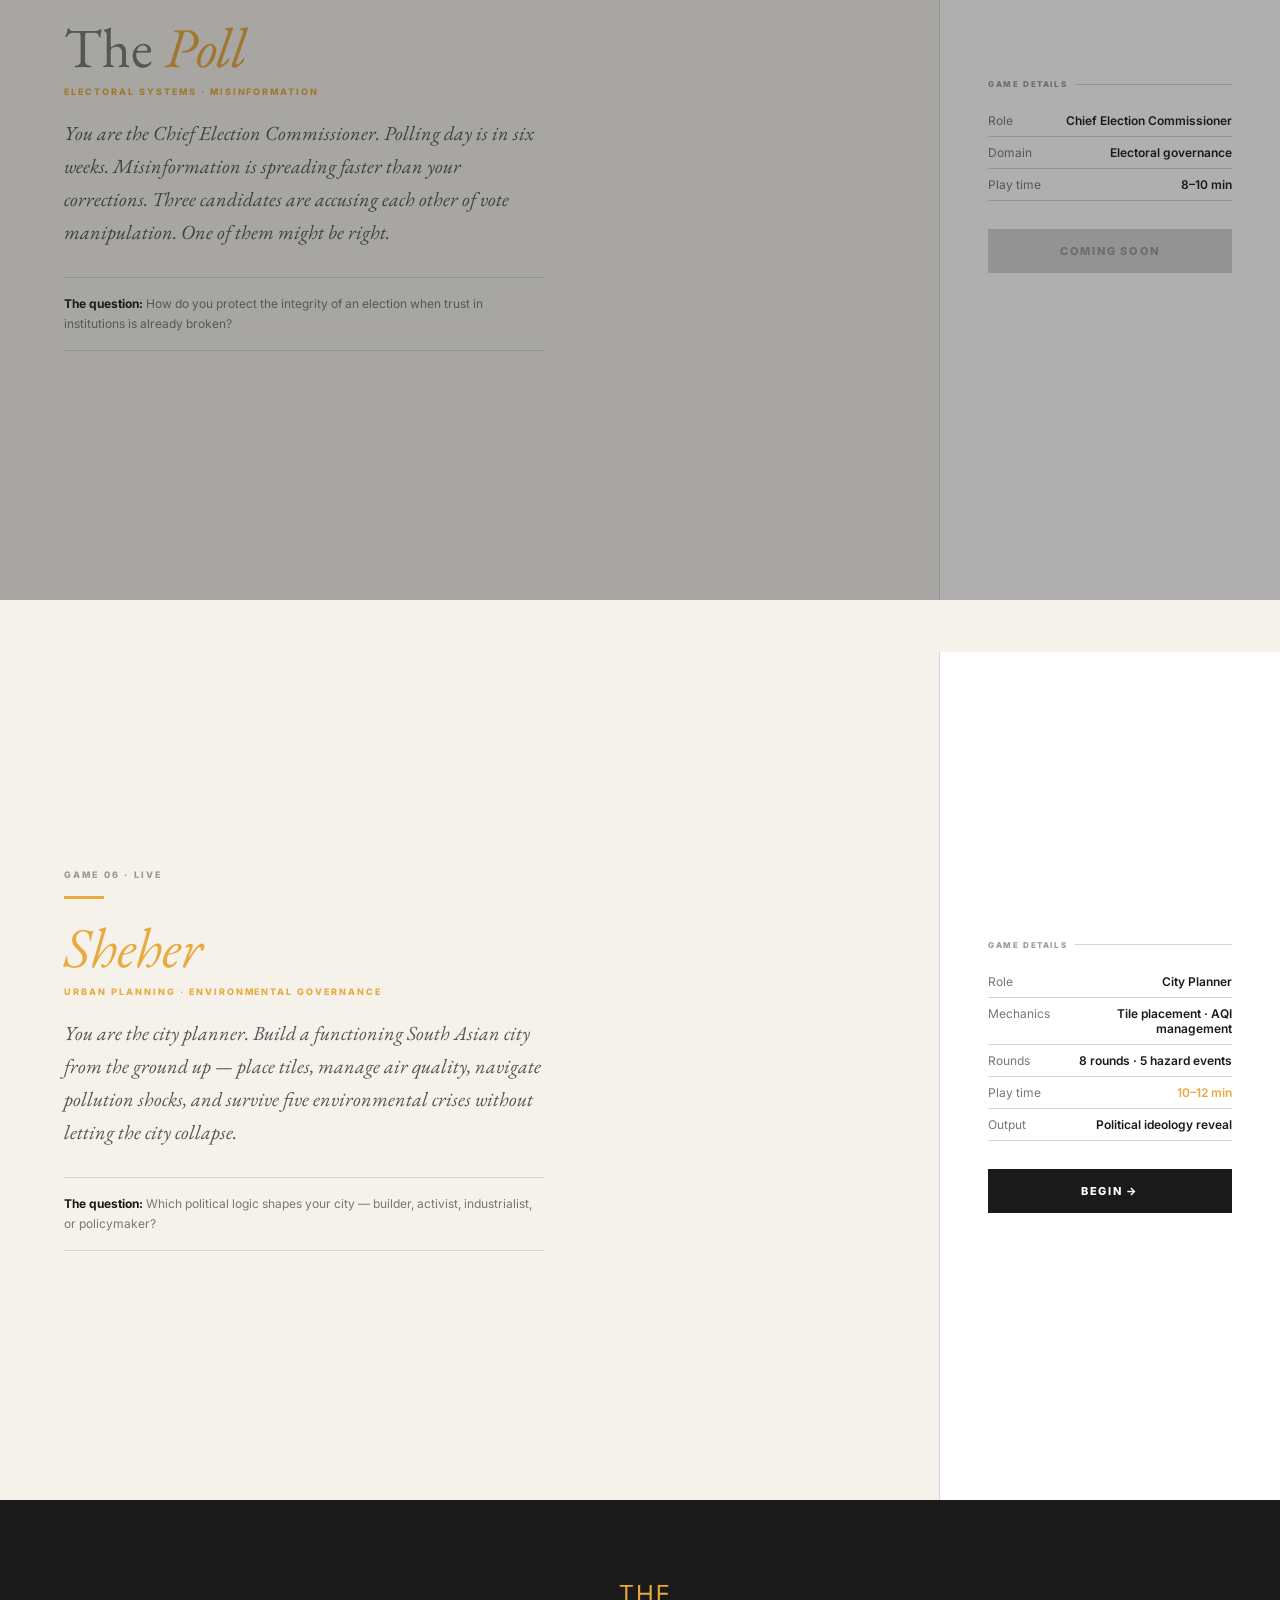
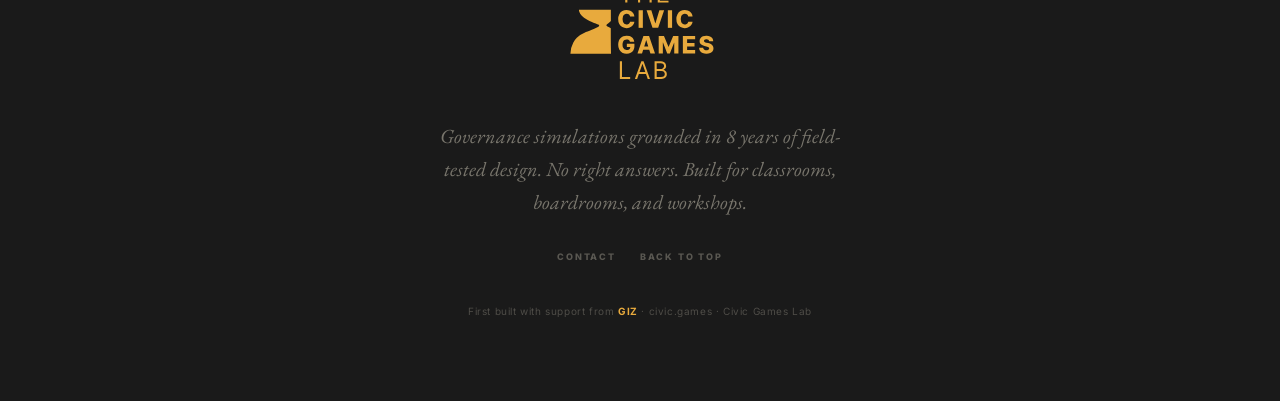
==== commit cca4b091: "rename: Urban Hazard / Fix It → Sheher; mark live in index" ====
--- a/index.html
+++ b/index.html
@@ -484,26 +484,28 @@
 <!-- ══════════════════════════════════════════
      SECTION 6 — FIX IT (coming soon)
      ═══════════════════════════════════════════ -->
-<section class="game-section coming-soon" id="section-6">
+<section class="game-section" id="section-6">
   <div class="game-left">
-    <div class="game-num">Game 06 · Coming soon</div>
-    <div class="amber-bar" style="opacity:.3"></div>
-    <h2 class="game-title">Fix <em>It</em></h2>
-    <div class="game-domain">Public Service Delivery</div>
+    <div class="game-num">Game 06 · Live</div>
+    <div class="amber-bar"></div>
+    <h2 class="game-title"><em>Sheher</em></h2>
+    <div class="game-domain">Urban Planning · Environmental Governance</div>
     <p class="game-hook">
-      You've been appointed District Collector. Three hospitals are understaffed. Two schools have not paid teachers in four months. The road to the reservoir is impassable. You have one budget cycle and too many problems.
+      You are the city planner. Build a functioning South Asian city from the ground up — place tiles, manage air quality, navigate pollution shocks, and survive five environmental crises without letting the city collapse.
     </p>
     <div class="game-stakes">
-      <strong>The question:</strong> Which problems can you fix, which can you only manage — and which will outlast your tenure?
+      <strong>The question:</strong> Which political logic shapes your city — builder, activist, industrialist, or policymaker?
     </div>
   </div>
   <div class="game-right">
     <div class="game-meta-label">Game details</div>
-    <div class="game-meta-row"><span class="gm-key">Role</span><span class="gm-val">District Collector</span></div>
-    <div class="game-meta-row"><span class="gm-key">Domain</span><span class="gm-val">Public administration</span></div>
-    <div class="game-meta-row"><span class="gm-key">Play time</span><span class="gm-val">8–10 min</span></div>
+    <div class="game-meta-row"><span class="gm-key">Role</span><span class="gm-val">City Planner</span></div>
+    <div class="game-meta-row"><span class="gm-key">Mechanics</span><span class="gm-val">Tile placement · AQI management</span></div>
+    <div class="game-meta-row"><span class="gm-key">Rounds</span><span class="gm-val">8 rounds · 5 hazard events</span></div>
+    <div class="game-meta-row"><span class="gm-key">Play time</span><span class="gm-val amber">10–12 min</span></div>
+    <div class="game-meta-row"><span class="gm-key">Output</span><span class="gm-val">Political ideology reveal</span></div>
     <div class="game-cta">
-      <div class="btn-coming-soon">Coming Soon</div>
+      <a href="Fix it/fix-it.html" class="btn-begin">Begin →</a>
     </div>
   </div>
 </section>
